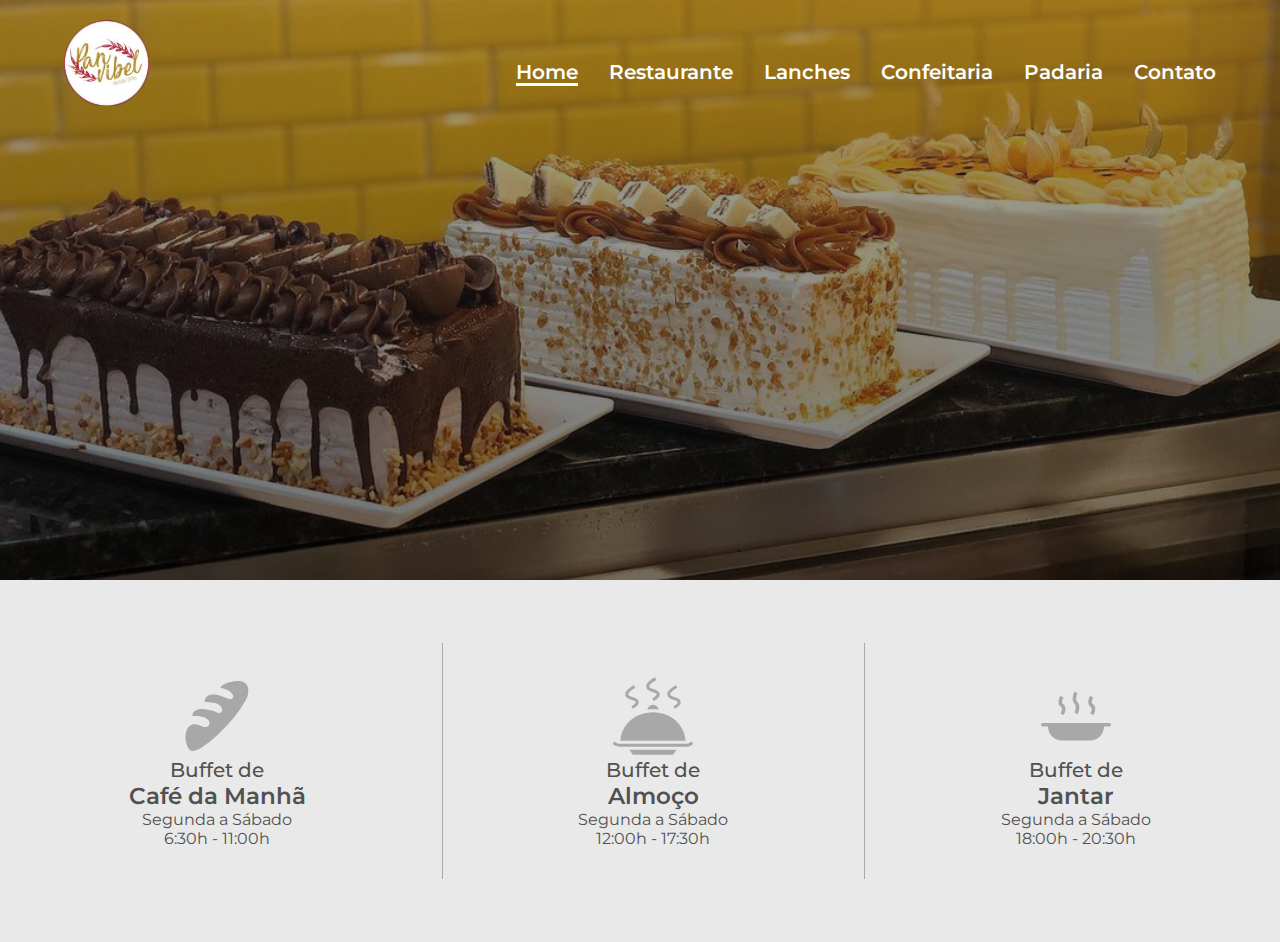
==== index.html @ 907b9020 "Seção Buffet Info" ====
<!DOCTYPE html>
<html lang="pt-br">

<head>
    <meta charset="UTF-8">
    <meta name="viewport" content="width=device-width, initial-scale=1.0">
    <title>Pan Vibel</title>
    <link rel="stylesheet" href="style.css">
    <link rel="shortcut icon" href="imagens/logo-img.svg" type="image/x-icon">
</head>

<body>

    <header>
        <div class="container">
            <div class="logo">
                <img src="imagens/logo-img.svg" alt="Logo Pan Vibel">
            </div>
            <nav>
                <li class="li-home"><a class="selected" href="">Home</a></li>
                <li class="li-home"><a href="">Restaurante</a></li>
                <li class="li-home"><a href="">Lanches</a></li>
                <li class="li-home"><a href="paginas/confeitaria.html">Confeitaria</a></li>
                <li class="li-home"><a href="">Padaria</a></li>
                <li class="li-home"><a href="">Contato</a></li>
            </nav>
        </div>
    </header>

    <div class="slider">
        <div class="slide-img"></div>
        <div class="fade"></div>
    </div>
    <div class="clear"></div>

    <main>
        
        <section class="buffet-info">
            <div class="buffet-info-single">
                <img src="imagens/cafe-da-manha-icon.svg" alt="Buffet de Café da Manhã">
                <span>Buffet de</span>
                <h1>Café da Manhã</h1>
                <p>Segunda a Sábado</p>
                <p>6:30h - 11:00h</p>
            </div>
            <div class="divisor"></div>
            <div class="buffet-info-single">
                <img src="imagens/almoco-icon.svg" alt="Buffet de Almoço">
                <span>Buffet de</span>
                <h1>Almoço</h1>
                <p>Segunda a Sábado</p>
                <p>12:00h - 17:30h</p>
            </div>
            <div class="divisor"></div>
            <div class="buffet-info-single">
                <img src="imagens/jantar-icon.svg" alt="Buffet de Jantar">
                <span>Buffet de</span>
                <h1>Jantar</h1>
                <p>Segunda a Sábado</p>
                <p>18:00h - 20:30h</p>
            </div>
        </section>

        
    </main>
    <!-- <footer>
        <div class="footer-elements">
            <div class="info">
                <div class="endereco">
                    <div class="elementos-wrapper">
                        <img src="../imagens/endereco-icon.svg" alt="Endereço">
                        <p>Rua Guanabara, 136 - Coqueiral, Recife - PE, 50790-000</p>
                    </div>
                    <a href="https://www.google.com/maps/place/Pan+Vibel/@-8.0896861,-34.9675622,17z/data=!3m1!4b1!4m6!3m5!1s0x7ab1c3c652cc8bf:0x54402642f30afa6d!8m2!3d-8.0896861!4d-34.9649873!16s%2Fg%2F11bzwnrrnb?entry=ttu" target="_blank">Abrir no Google Maps</a>
                </div>
                <div class="telefone">
                    <div class="elementos-wrapper">
                        <img src="../imagens/telefone-icon.svg" alt="Telefone">
                        <p>(81) 99273-3670</p>
                    </div>
                </div>
                <div class="email">
                    <div class="elementos-wrapper">
                        <img src="../imagens/email-icon.svg" alt="E-mail">
                        <p>adm.padarias@gmail.com</p>
                    </div>
                </div>
            </div>
            <img class="logo" src="../imagens/logo-img.svg" alt="Logo Pan Vibel">
            <div class="links">
                <div class="sitemap">
                    <nav>
                        <ul>
                            <li class="li-home"><a href="">Home</a></li>
                            <li class="li-home"><a href="">Lanches</a></li>
                            <li class="li-home"><a href="">Padaria</a></li>
                        </ul>
                        <ul>
                            <li class="li-home"><a href="">Restaurante</a></li>
                            <li class="li-home"><a href="paginas/confeitaria.html">Confeitaria</a></li>
                            <li class="li-home"><a href="">Contato</a></li>
                        </ul>
                    </nav>
                </div>
                <div class="redes-sociais">
                    <a href="https://api.whatsapp.com/message/VFENI5D3UI7BP1?autoload=1&app_absent=0" target="_blank"><img src="../imagens/whatsapp-icon.svg" alt="Whatsapp"></a>
                    <a href="https://www.instagram.com/pan.vibel/" target="_blank"><img src="../imagens/instagram-icon.svg" alt="Instagram"></a>
                    <a href="https://www.ifood.com.br/delivery/recife-pe/pan-vibel-tejipio/889a6610-3b65-4484-afde-e3a00f4880a6?utm_medium=ReserveGoogle" target="_blank"><img src="../imagens/ifood-icon.svg" alt="Ifood"></a>
                </div>
            </div>
        </div>
        <p class="copyright">&copy; 2023 Pan Vibel Todos os direitos reservados</p>
    </footer> -->
</body>

</html>
---- style.css ----
@import url('https://fonts.googleapis.com/css2?family=Inter:wght@100;200;300;400;500;600;700;800;900&display=swap');

@import url('https://fonts.googleapis.com/css2?family=Montserrat:ital,wght@0,100;0,200;0,300;0,400;0,500;0,600;0,700;0,800;0,900;1,100;1,200;1,300;1,400;1,500;1,600;1,700;1,800;1,900&display=swap');

* {
    margin: 0;
    padding: 0;
    box-sizing: border-box;
}

.clear {
    clear: both;
}

body {
    font-family: 'Montserrat', sans-serif;
}

/* Cabeçalho */

header {
    width: 100%;
    height: 130px;
    background-color: transparent;
    display: flex;
    position: absolute;
    z-index: 999;
}

.container {
    width: 90%;
    margin: auto;
    display: flex;
    justify-content: space-between;
    flex-direction: row;
    padding: 10px 0;
}

header img {
    width: 85.25px;
    height: 85.25px;
}


nav {
    padding-top: 40px;
    display: flex;
    justify-content: space-between;
    width: 700px;
}

.li-home {
    list-style: none;
    font-size: 20px;
    font-weight: 600;
}

.li-home a {
    position: relative;
    text-decoration: none;
    color: #FFFFFF;
}

.li-home a:hover {
    color: #FFFFFF;
    transform: 0.5s ease-in-out;
}

.li-home a::after {
    content: " ";
    width: 0%;
    height: 3px;
    background-color: #FFFFFF;
    position: absolute;
    bottom: -2px;
    left: 0;
    transition: 0.5s ease-in-out;
}

.li-home a:hover::after {
    width: 100%;
}

.li-home a.selected::after {
    content: " ";
    width: 100%;
    height: 3px;
    background-color: #FFFFFF;
    position: absolute;
    bottom: -2px;
    left: 0;
    transition: 0.5s ease-in-out;
}

/* Slide */


.fade {
    position: absolute;
    top: 0;
    left: 0;
    width: 100%;
    height: 580px;
    background: rgb(60,60,60);
    background: linear-gradient(180deg, rgba(60,60,60,0.41228991596638653) 0%, rgba(0,0,0,0.5579481792717087) 100%);
}

.slide-img {
    width: 100%;
    height: 580px;
    background-image: url(imagens/slide-home-1.svg);
    background-position: center;
    background-repeat: no-repeat;
    background-size: cover;
}

/* Section Buffet Info */

section.buffet-info {
    width: 100%;
    display: flex;
    justify-content: space-between;
    align-items: center;
    background-color: #E9E9E9;
    padding: 0 10.07%;
}

.buffet-info-single {
    display: flex;
    flex-direction: column;
    justify-content: center;
    align-items: center;
    padding: 94px 0;
}

.buffet-info-single span {
    font-family: 'Montserrat', sans-serif;
    font-weight: 500;
    color: #515151;
    font-size: 125%;
}

.buffet-info-single h1 {
    font-family: 'Montserrat', sans-serif;
    font-weight: 600;
    color: #515151;
    font-size: 141.875%;
}

.buffet-info-single p {
    font-family: 'Montserrat', sans-serif;
    font-weight: 400;
    color: #515151;
    font-size: 100%;
}

.divisor {
    width: 1px;
    height: 236.04px;
    background-color: #A8A8A8;
}


/* Rodapé */

footer {
    width: 100%;
    background-color: #E9E9E9;
    padding: 94px 10.28%;
}

footer .footer-elements {
    display: flex;
    flex-direction: row;
    justify-content: space-between;
}

footer .info {
    display: flex;
    flex-direction: column;
    align-items: center;
    width: 20.68%;
}

footer .endereco {
    display: flex;
    flex-direction: column;
    padding-bottom: 26px;
    width: 100%;
}

footer .endereco a {
    padding-top: 10px;
    font-size: 100%;
    text-align: center;
}

footer .endereco a:visited {
    color: #DB471B;
}

footer .elementos-wrapper {
    display: flex;
    flex-direction: row;
    justify-content: space-between;
    align-items: center;
    gap: 10px;
}


footer .elementos-wrapper p {
    width: 252.52px;
    font-size: 100%;
}

footer .telefone {
    width: 100%;
    padding-bottom: 26px;
}

footer .email {
    width: 100%;
}

footer .logo {
    width: 11.40%;
    height: 11.40%;
}


footer .links {
    width: 242.23px;
    display: flex;
    flex-direction: column;
    justify-content: space-between;
    align-items: left;
}

footer .links nav {
    width: 242.23px;
    padding: 0;
    display: flex;
    flex-direction: row;
    justify-content: space-between;
}

footer .li-home {
    padding-bottom: 8px;
}


footer .li-home a {
    text-decoration: none;
    color: #000;
    font-weight: 300;
}

footer .li-home a:hover {
    color: #000;
}

footer .li-home a::after {
    display: none;
}

footer .redes-sociais {
    width: 208px;
    display: flex;
    flex-direction: row;
    justify-content: space-between;
}


footer .copyright {
    font-size: 75%;
    font-weight: 300;
    color: #000;
    text-align: center;
}
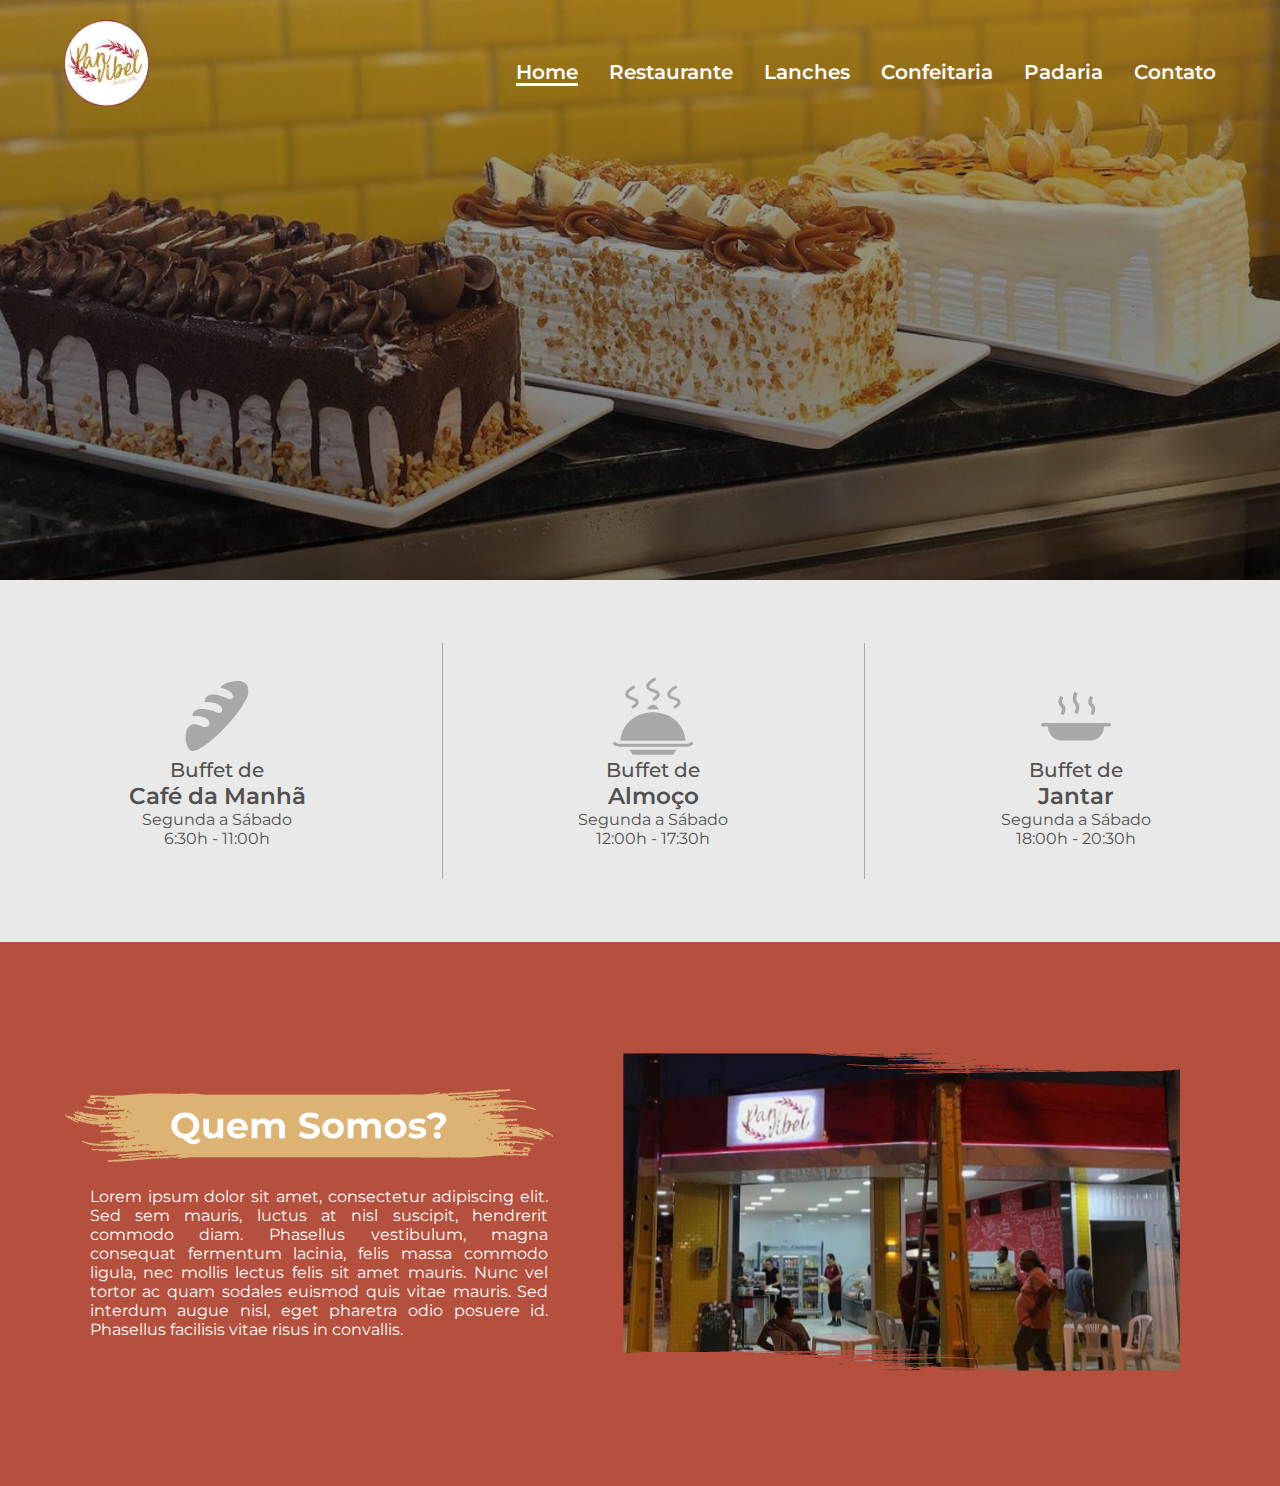
==== commit 21b6d6c3: "Seção Quem Somos" ====
--- a/index.html
+++ b/index.html
@@ -61,6 +61,30 @@
             </div>
         </section>
 
+        <section class="quem-somos">
+            <div class="container">
+                <div class="texto">
+                    <img class="quem-somos-titulo" src="imagens/quem-somos-titulo.svg" alt="Quem Somos">
+                    <p>Lorem ipsum dolor sit amet, consectetur adipiscing elit. Sed sem mauris, luctus at nisl suscipit, hendrerit commodo diam. Phasellus vestibulum, magna consequat fermentum lacinia, felis massa commodo ligula, nec mollis lectus felis sit amet mauris. Nunc vel tortor ac quam sodales euismod quis vitae mauris. Sed interdum augue nisl, eget pharetra odio posuere id. Phasellus facilisis vitae risus in convallis.</p>
+                </div>
+                <div class="img-wrapper">
+                    <img src="imagens/quem-somos-img.svg" alt="Fachada da Padaria Pan Vibel">
+                </div>
+            </div>
+        </section>
+<!-- 
+        <section class="delivery">
+            <div class="container">
+                <div class="img-wrapper">
+                    <img src="imagens/quem-somos-img.svg" alt="Delivery">
+                </div>
+                <div class="texto">
+                    <img class="delivery-titulo" src="imagens/quem-somos-titulo.svg" alt="Delivery">
+                    <p>Lorem ipsum dolor sit amet, consectetur adipiscing elit. Sed sem mauris, luctus at nisl suscipit, hendrerit commodo diam. Phasellus vestibulum, magna consequat fermentum lacinia, felis massa commodo ligula, nec mollis lectus felis sit amet mauris. Nunc vel tortor ac quam sodales euismod quis vitae mauris. Sed interdum augue nisl, eget pharetra odio posuere id. Phasellus facilisis vitae risus in convallis.</p>
+                </div>
+            </div>
+        </section> -->
+
         
     </main>
     <!-- <footer>
--- a/style.css
+++ b/style.css
@@ -160,6 +160,59 @@
     background-color: #A8A8A8;
 }
 
+/* Seção Quem Somos */
+
+.quem-somos {
+    width: 100%;
+    background-color: #B5503E;
+    display: flex;
+    justify-content: space-between;
+    align-items: center;
+}
+
+.quem-somos .container {
+    width: 90%;
+    padding: 100px 2%;
+    display: flex;
+    justify-content: space-around;
+    flex-direction: row;
+    align-items: center;
+}
+
+.quem-somos .texto {
+    width: 600px;
+    padding: 0 2% 0 0 ;
+}
+
+.quem-somos .texto .quem-somos-titulo {
+    position: relative;
+    left: -25px;
+    width: 100%;
+    height: auto;
+    text-align: left;
+    padding: 0;
+}
+
+.quem-somos .texto p {
+    width: 94%;
+    text-align: justify;
+    margin-top: 20px;
+    font-weight: 400;
+    font-size: 100%;
+    color: #FFFFFF;
+}
+
+.quem-somos .img-wrapper {
+    width: 700px;
+}
+
+.quem-somos img {
+    width: 100%;
+    padding: 0 0 0 2%;
+}
+
+/* Seção Delivery */
+
 
 /* Rodapé */
 
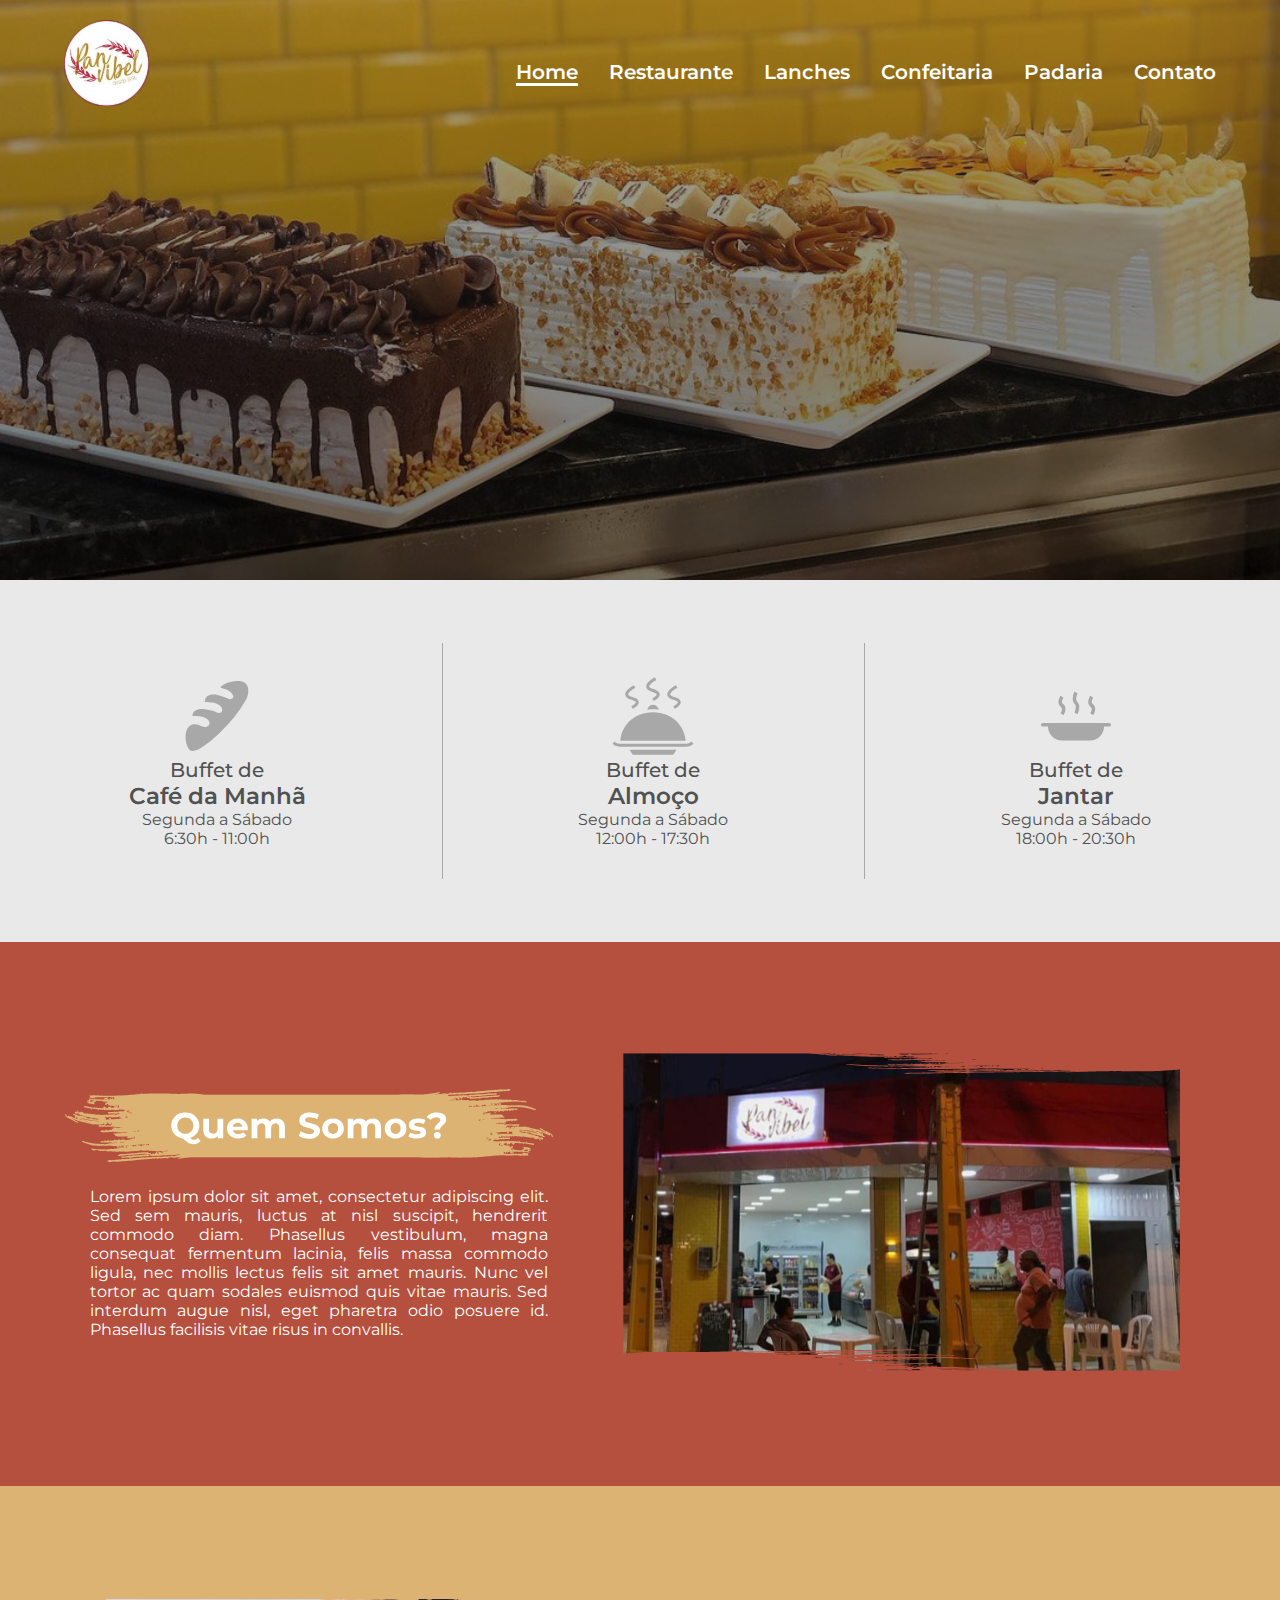
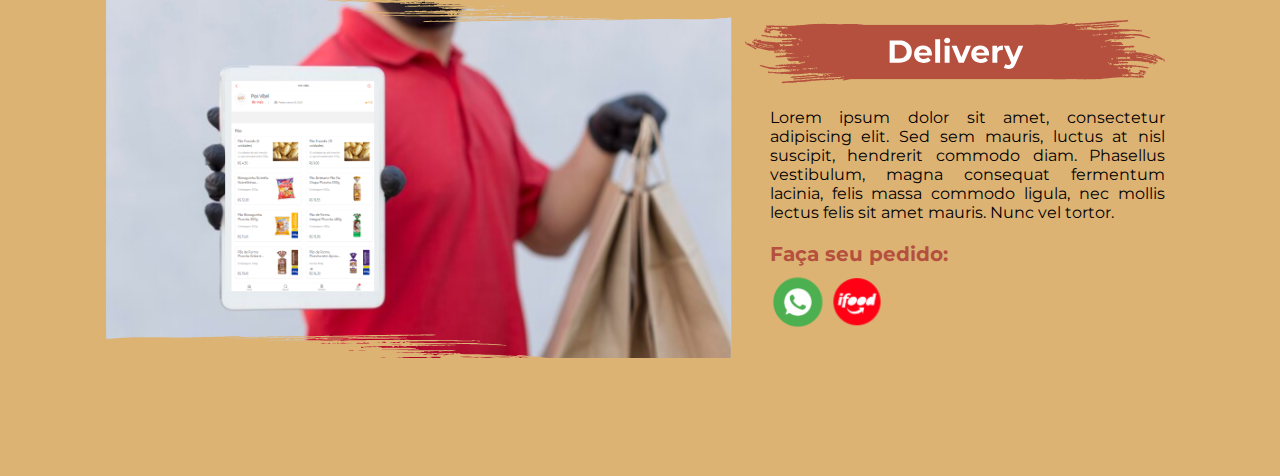
==== commit b2e9b687: "Seção Buffet" ====
--- a/index.html
+++ b/index.html
@@ -72,15 +72,34 @@
                 </div>
             </div>
         </section>
-<!-- 
+
         <section class="delivery">
             <div class="container">
                 <div class="img-wrapper">
-                    <img src="imagens/quem-somos-img.svg" alt="Delivery">
+                    <img src="imagens/delivery-img.svg" alt="Delivery">
                 </div>
                 <div class="texto">
-                    <img class="delivery-titulo" src="imagens/quem-somos-titulo.svg" alt="Delivery">
+                    <img class="delivery-titulo" src="imagens/delivery-titulo.svg" alt="Delivery">
+                    <p>Lorem ipsum dolor sit amet, consectetur adipiscing elit. Sed sem mauris, luctus at nisl suscipit, hendrerit commodo diam. Phasellus vestibulum, magna consequat fermentum lacinia, felis massa commodo ligula, nec mollis lectus felis sit amet mauris. Nunc vel tortor.</p>
+                    <div class="delivery-pedido">
+                        <p>Faça seu pedido:</p>
+                        <div class="delivery-links">
+                            <a href="https://api.whatsapp.com/message/VFENI5D3UI7BP1?autoload=1&app_absent=0" target="_blank"><img src="imagens/delivery-whatsapp-icon.svg" alt="Whatsapp"></a>
+                            <a href="https://www.ifood.com.br/delivery/recife-pe/pan-vibel-tejipio/889a6610-3b65-4484-afde-e3a00f4880a6?utm_medium=ReserveGoogle" target="_blank"><img src="imagens/delivery-ifood-icon.svg" alt="Ifood"></a>
+                        </div>
+                    </div>
+                </div>
+            </div>
+        </section>
+
+        <!-- <section class="buffet">
+            <div class="container">
+                <div class="texto">
+                    <img class="buffet-titulo" src="imagens/quem-somos-titulo.svg" alt="Buffet">
                     <p>Lorem ipsum dolor sit amet, consectetur adipiscing elit. Sed sem mauris, luctus at nisl suscipit, hendrerit commodo diam. Phasellus vestibulum, magna consequat fermentum lacinia, felis massa commodo ligula, nec mollis lectus felis sit amet mauris. Nunc vel tortor ac quam sodales euismod quis vitae mauris. Sed interdum augue nisl, eget pharetra odio posuere id. Phasellus facilisis vitae risus in convallis.</p>
+                </div>
+                <div class="img-wrapper">
+                    <img src="imagens/quem-somos-img.svg" alt="Fachada da Padaria Pan Vibel">
                 </div>
             </div>
         </section> -->
--- a/style.css
+++ b/style.css
@@ -213,6 +213,70 @@
 
 /* Seção Delivery */
 
+.delivery {
+    width: 100%;
+    background-color: #DDB374;
+    display: flex;
+    justify-content: space-between;
+    align-items: center;
+}
+
+.delivery .container {
+    width: 90%;
+    padding: 100px 2%;
+    display: flex;
+    justify-content: space-around;
+    flex-direction: row;
+    align-items: center;
+}
+
+.delivery .img-wrapper {
+    width: 700px;
+}
+
+.delivery > img {
+    width: 100%;
+    padding: 0 2% 0 0;
+}
+
+.delivery .texto {
+    width: 600px;
+    padding: 0 0 0 2% ;
+}
+
+.delivery .texto .delivery-titulo {
+    position: relative;
+    left: -25px;
+    width: 100%;
+    height: auto;
+    text-align: left;
+    padding: 0;
+}
+
+.delivery .texto p {
+    width: 94%;
+    text-align: justify;
+    margin-top: 20px;
+    font-weight: 400;
+    font-size: 100%;
+    color: #000;
+}
+
+.delivery .texto .delivery-pedido p {
+    font-weight: 700;
+    font-size: 125%;
+    color: #B5503E;
+}
+
+.delivery-pedido .delivery-links {
+    width: 111.55px;
+    padding: 8px 0;
+    display: flex;
+    align-items: center;
+    justify-content: space-between;
+}
+
+
 
 /* Rodapé */
 
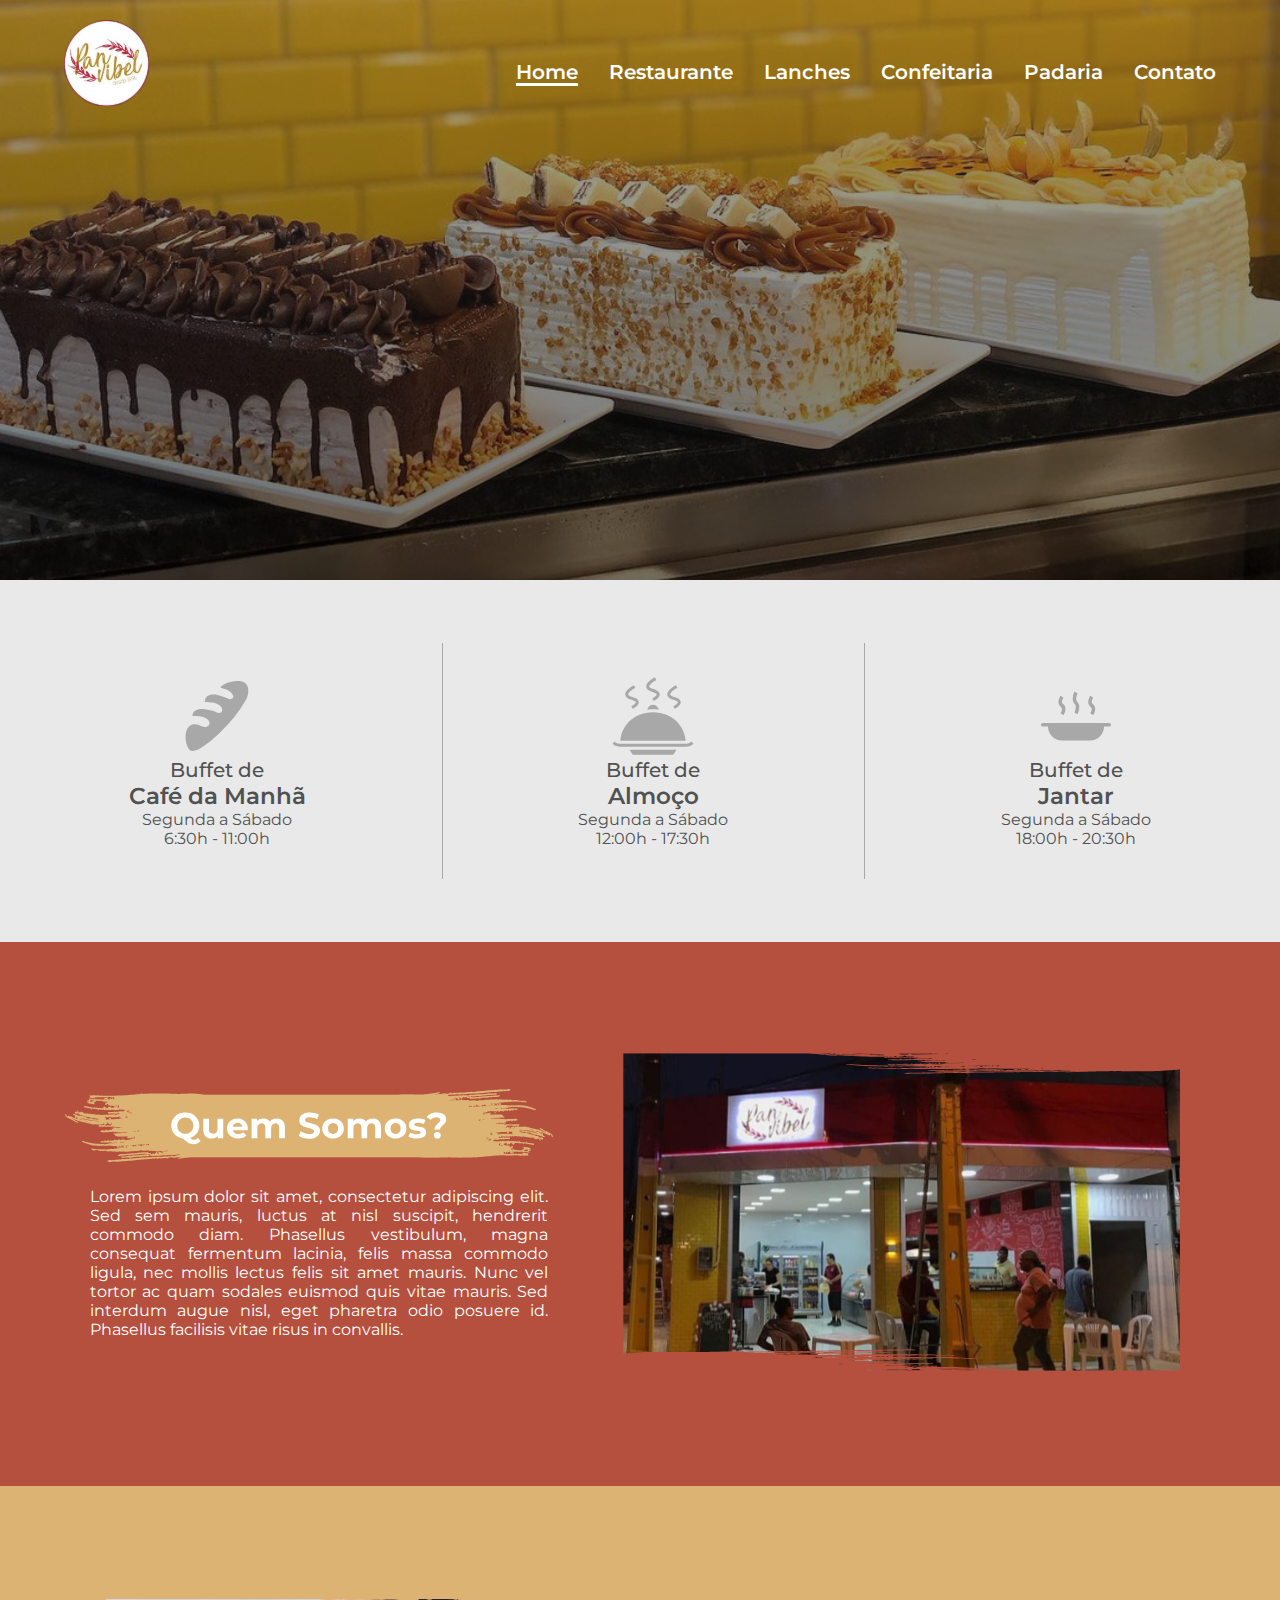
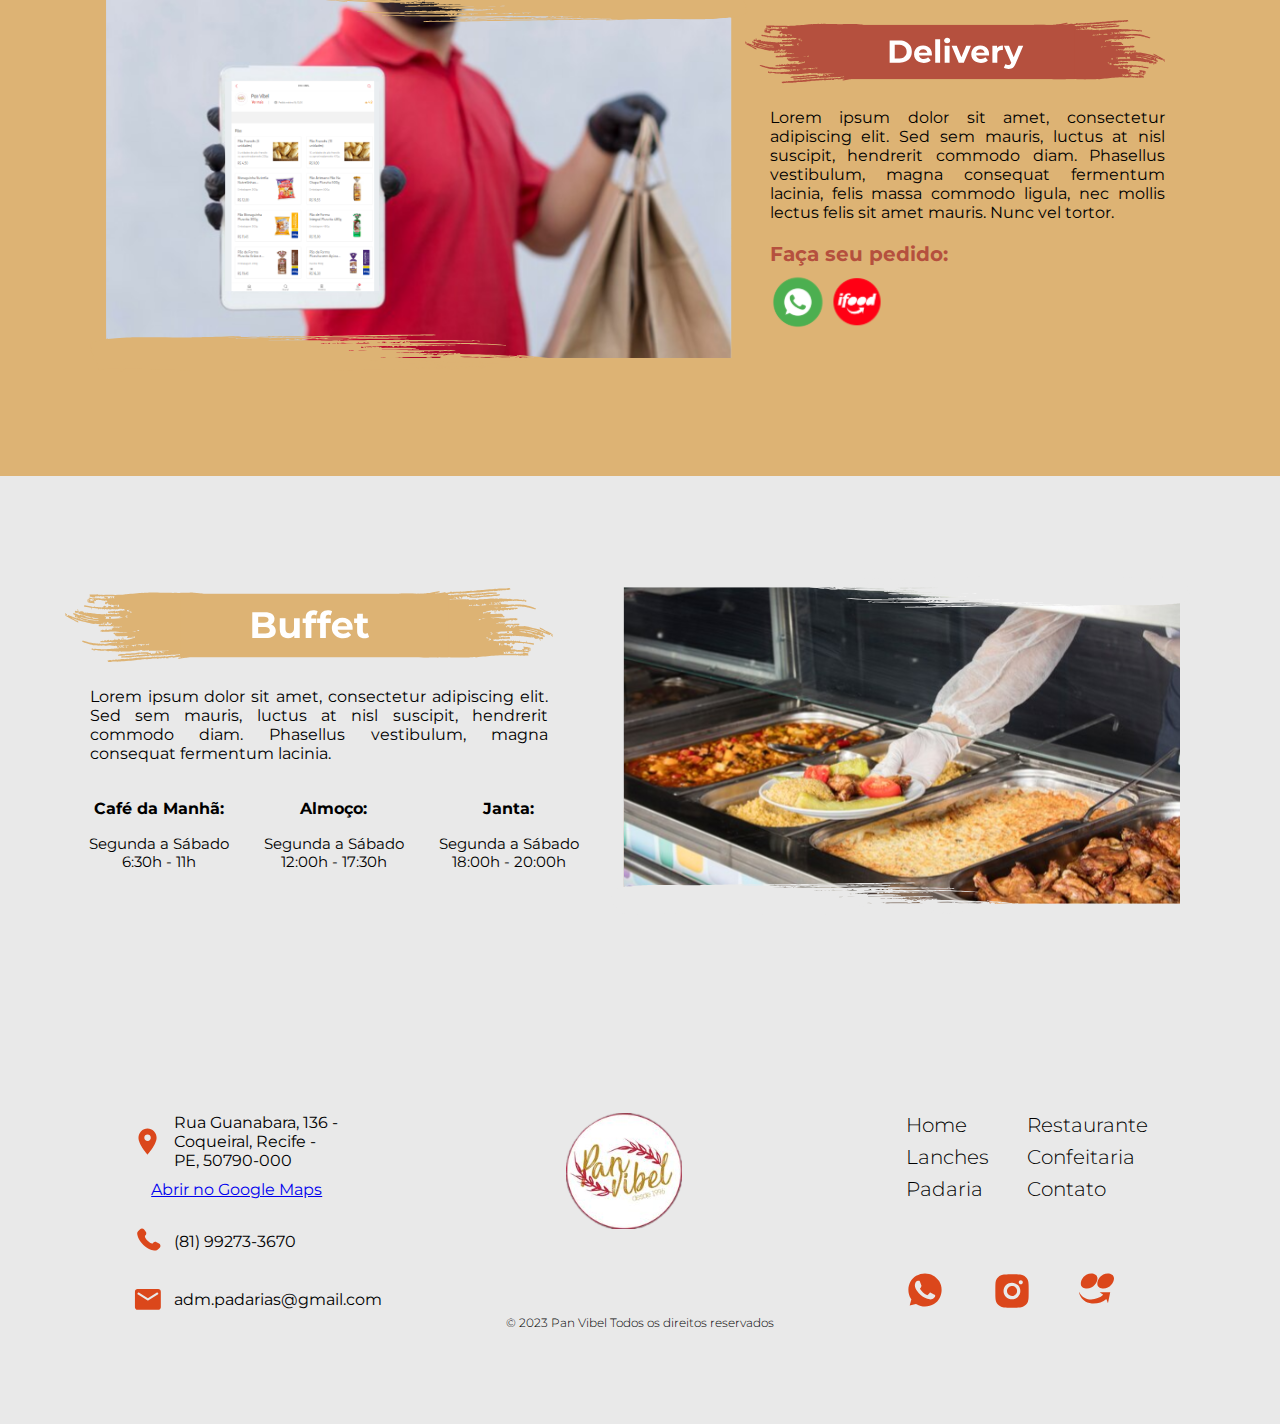
==== commit a899c86d: "Seção Buffet finalizada" ====
--- a/index.html
+++ b/index.html
@@ -34,7 +34,7 @@
     <div class="clear"></div>
 
     <main>
-        
+
         <section class="buffet-info">
             <div class="buffet-info-single">
                 <img src="imagens/cafe-da-manha-icon.svg" alt="Buffet de Café da Manhã">
@@ -65,7 +65,11 @@
             <div class="container">
                 <div class="texto">
                     <img class="quem-somos-titulo" src="imagens/quem-somos-titulo.svg" alt="Quem Somos">
-                    <p>Lorem ipsum dolor sit amet, consectetur adipiscing elit. Sed sem mauris, luctus at nisl suscipit, hendrerit commodo diam. Phasellus vestibulum, magna consequat fermentum lacinia, felis massa commodo ligula, nec mollis lectus felis sit amet mauris. Nunc vel tortor ac quam sodales euismod quis vitae mauris. Sed interdum augue nisl, eget pharetra odio posuere id. Phasellus facilisis vitae risus in convallis.</p>
+                    <p>Lorem ipsum dolor sit amet, consectetur adipiscing elit. Sed sem mauris, luctus at nisl suscipit,
+                        hendrerit commodo diam. Phasellus vestibulum, magna consequat fermentum lacinia, felis massa
+                        commodo ligula, nec mollis lectus felis sit amet mauris. Nunc vel tortor ac quam sodales euismod
+                        quis vitae mauris. Sed interdum augue nisl, eget pharetra odio posuere id. Phasellus facilisis
+                        vitae risus in convallis.</p>
                 </div>
                 <div class="img-wrapper">
                     <img src="imagens/quem-somos-img.svg" alt="Fachada da Padaria Pan Vibel">
@@ -80,33 +84,55 @@
                 </div>
                 <div class="texto">
                     <img class="delivery-titulo" src="imagens/delivery-titulo.svg" alt="Delivery">
-                    <p>Lorem ipsum dolor sit amet, consectetur adipiscing elit. Sed sem mauris, luctus at nisl suscipit, hendrerit commodo diam. Phasellus vestibulum, magna consequat fermentum lacinia, felis massa commodo ligula, nec mollis lectus felis sit amet mauris. Nunc vel tortor.</p>
+                    <p>Lorem ipsum dolor sit amet, consectetur adipiscing elit. Sed sem mauris, luctus at nisl suscipit,
+                        hendrerit commodo diam. Phasellus vestibulum, magna consequat fermentum lacinia, felis massa
+                        commodo ligula, nec mollis lectus felis sit amet mauris. Nunc vel tortor.</p>
                     <div class="delivery-pedido">
                         <p>Faça seu pedido:</p>
                         <div class="delivery-links">
-                            <a href="https://api.whatsapp.com/message/VFENI5D3UI7BP1?autoload=1&app_absent=0" target="_blank"><img src="imagens/delivery-whatsapp-icon.svg" alt="Whatsapp"></a>
-                            <a href="https://www.ifood.com.br/delivery/recife-pe/pan-vibel-tejipio/889a6610-3b65-4484-afde-e3a00f4880a6?utm_medium=ReserveGoogle" target="_blank"><img src="imagens/delivery-ifood-icon.svg" alt="Ifood"></a>
+                            <a href="https://api.whatsapp.com/message/VFENI5D3UI7BP1?autoload=1&app_absent=0"
+                                target="_blank"><img src="imagens/delivery-whatsapp-icon.svg" alt="Whatsapp"></a>
+                            <a href="https://www.ifood.com.br/delivery/recife-pe/pan-vibel-tejipio/889a6610-3b65-4484-afde-e3a00f4880a6?utm_medium=ReserveGoogle"
+                                target="_blank"><img src="imagens/delivery-ifood-icon.svg" alt="Ifood"></a>
                         </div>
                     </div>
                 </div>
             </div>
         </section>
 
-        <!-- <section class="buffet">
+        <section class="buffet">
             <div class="container">
                 <div class="texto">
-                    <img class="buffet-titulo" src="imagens/quem-somos-titulo.svg" alt="Buffet">
-                    <p>Lorem ipsum dolor sit amet, consectetur adipiscing elit. Sed sem mauris, luctus at nisl suscipit, hendrerit commodo diam. Phasellus vestibulum, magna consequat fermentum lacinia, felis massa commodo ligula, nec mollis lectus felis sit amet mauris. Nunc vel tortor ac quam sodales euismod quis vitae mauris. Sed interdum augue nisl, eget pharetra odio posuere id. Phasellus facilisis vitae risus in convallis.</p>
+                    <img class="buffet-titulo" src="imagens/buffet-titulo.svg" alt="Buffet">
+                    <p>Lorem ipsum dolor sit amet, consectetur adipiscing elit. Sed sem mauris, luctus at nisl suscipit,
+                        hendrerit commodo diam. Phasellus vestibulum, magna consequat fermentum lacinia. </p>
+                    <div class="buffet-horario">
+                        <div class="horario">
+                            <h2>Café da Manhã:</h2>
+                            <p>Segunda a Sábado</p>
+                            <p>6:30h - 11h</p>
+                        </div>
+                        <div class="horario">
+                            <h2>Almoço:</h2>
+                            <p>Segunda a Sábado</p>
+                            <p>12:00h - 17:30h</p>
+                        </div>
+                        <div class="horario">
+                            <h2>Janta:</h2>
+                            <p>Segunda a Sábado</p>
+                            <p>18:00h - 20:00h</p>
+                        </div>
+                    </div>
                 </div>
                 <div class="img-wrapper">
-                    <img src="imagens/quem-somos-img.svg" alt="Fachada da Padaria Pan Vibel">
+                    <img src="imagens/buffet-img.svg" alt="Comidas do Buffet">
                 </div>
             </div>
-        </section> -->
+        </section>
 
-        
+
     </main>
-    <!-- <footer>
+    <footer>
         <div class="footer-elements">
             <div class="info">
                 <div class="endereco">
@@ -153,7 +179,7 @@
             </div>
         </div>
         <p class="copyright">&copy; 2023 Pan Vibel Todos os direitos reservados</p>
-    </footer> -->
+    </footer>
 </body>
 
 </html>--- a/style.css
+++ b/style.css
@@ -276,6 +276,92 @@
     justify-content: space-between;
 }
 
+/* Seção Buffet */
+
+.buffet {
+    width: 100%;
+    background-color: #E9E9E9;
+    display: flex;
+    justify-content: space-between;
+    align-items: center;
+}
+
+.buffet .container {
+    width: 90%;
+    padding: 100px 2%;
+    display: flex;
+    justify-content: space-around;
+    flex-direction: row;
+    align-items: center;
+}
+
+.buffet .texto {
+    width: 600px;
+    padding: 0 2% 0 0 ;
+}
+
+.buffet .texto .buffet-titulo {
+    position: relative;
+    left: -25px;
+    width: 100%;
+    height: auto;
+    text-align: left;
+    padding: 0;
+}
+
+.buffet .texto p {
+    width: 94%;
+    text-align: justify;
+    margin-top: 20px;
+    font-weight: 400;
+    font-size: 100%;
+    color: #000;
+}
+
+.buffet-horario {
+    width: 100%;
+    height: 144px;
+    display: flex;
+    flex-direction: row;
+    justify-content: space-between;
+    align-items: center;
+}
+
+.buffet-horario .horario {
+    width: 138px;
+    padding: 37px 0;
+    display: flex;
+    flex-direction: column;
+    align-items: center;
+    align-content: center;
+}
+
+.buffet-horario .horario h2 {
+    font-size: 100%;
+    font-weight: 700;
+    text-align: center;
+}
+
+.buffet-horario .horario p:first-of-type {
+    padding-top: 17px;
+    width: 110%;
+}
+
+.buffet-horario .horario p {
+    font-size: 91.625%;
+    font-weight: 400;
+    text-align: center;
+    margin: 0;
+}
+
+.buffet .img-wrapper {
+    width: 700px;
+}
+
+.buffet img {
+    width: 100%;
+    padding: 0 0 0 2%;
+}
 
 
 /* Rodapé */
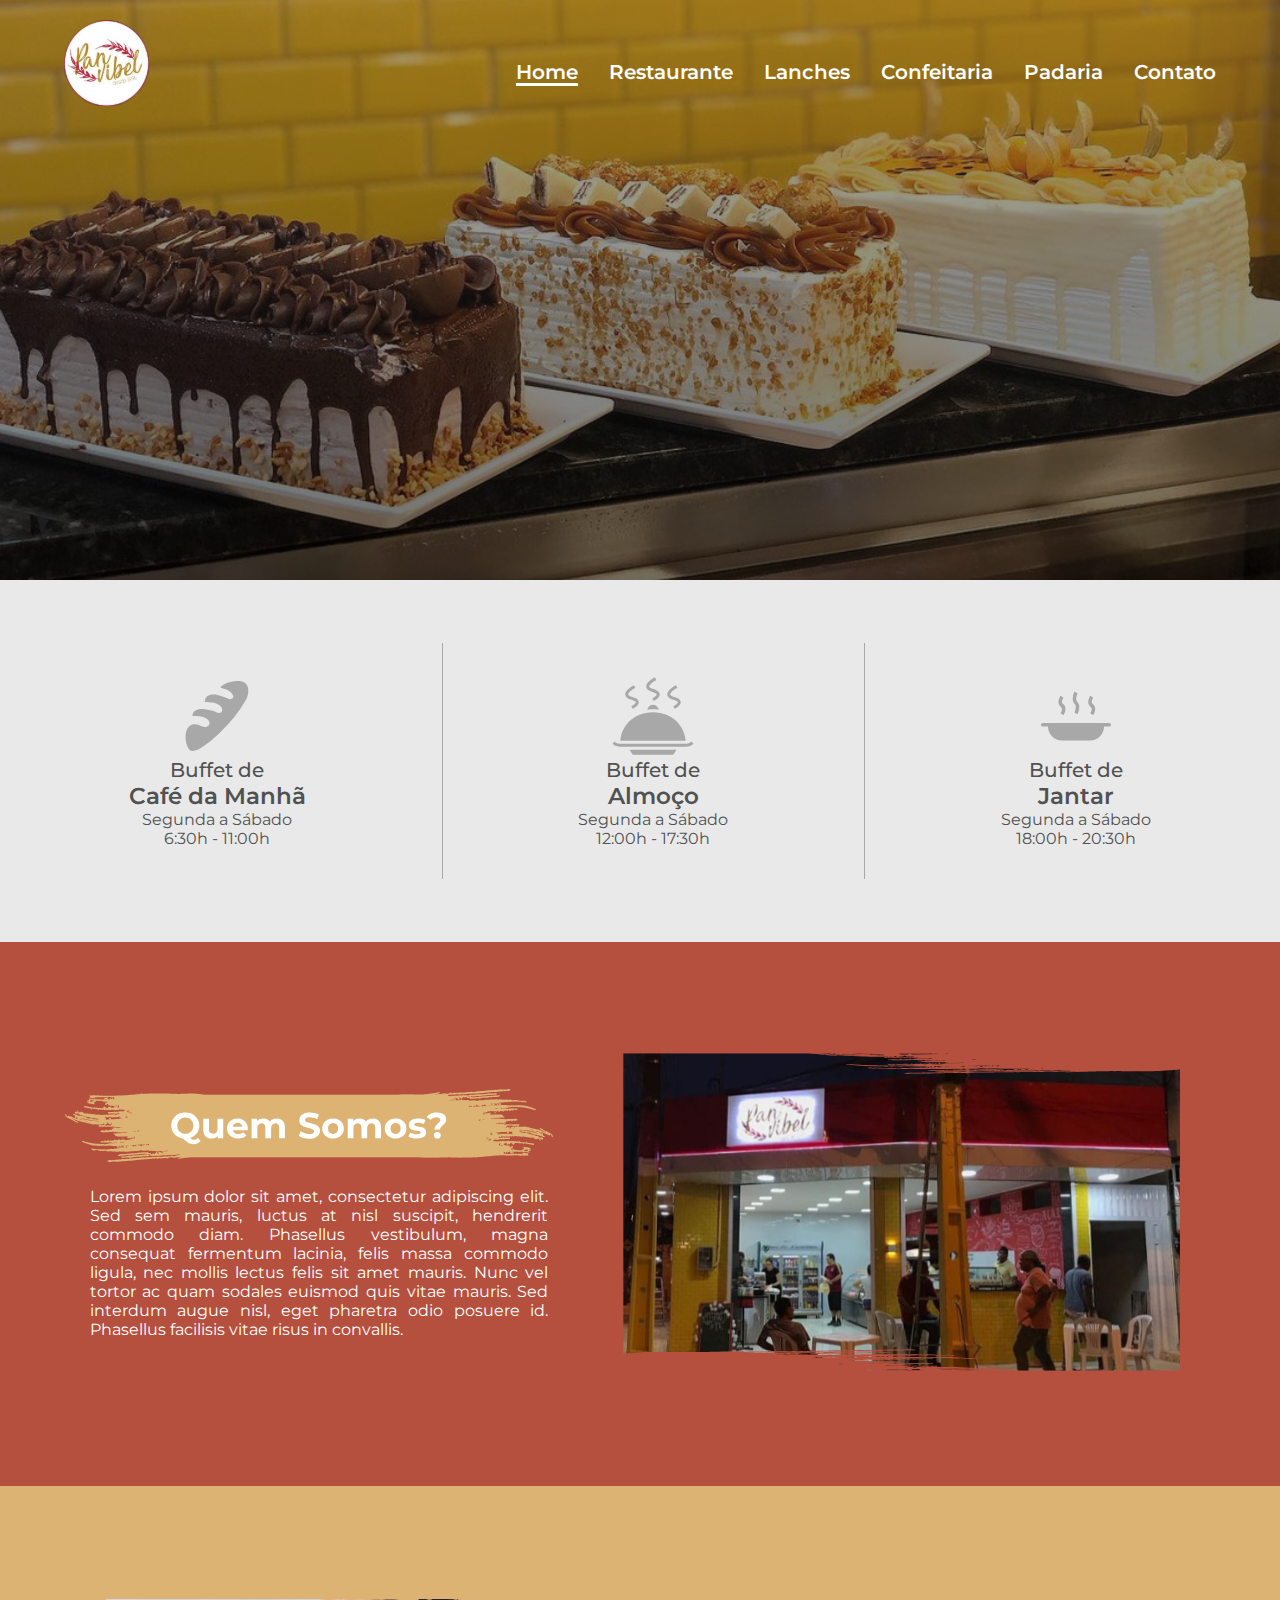
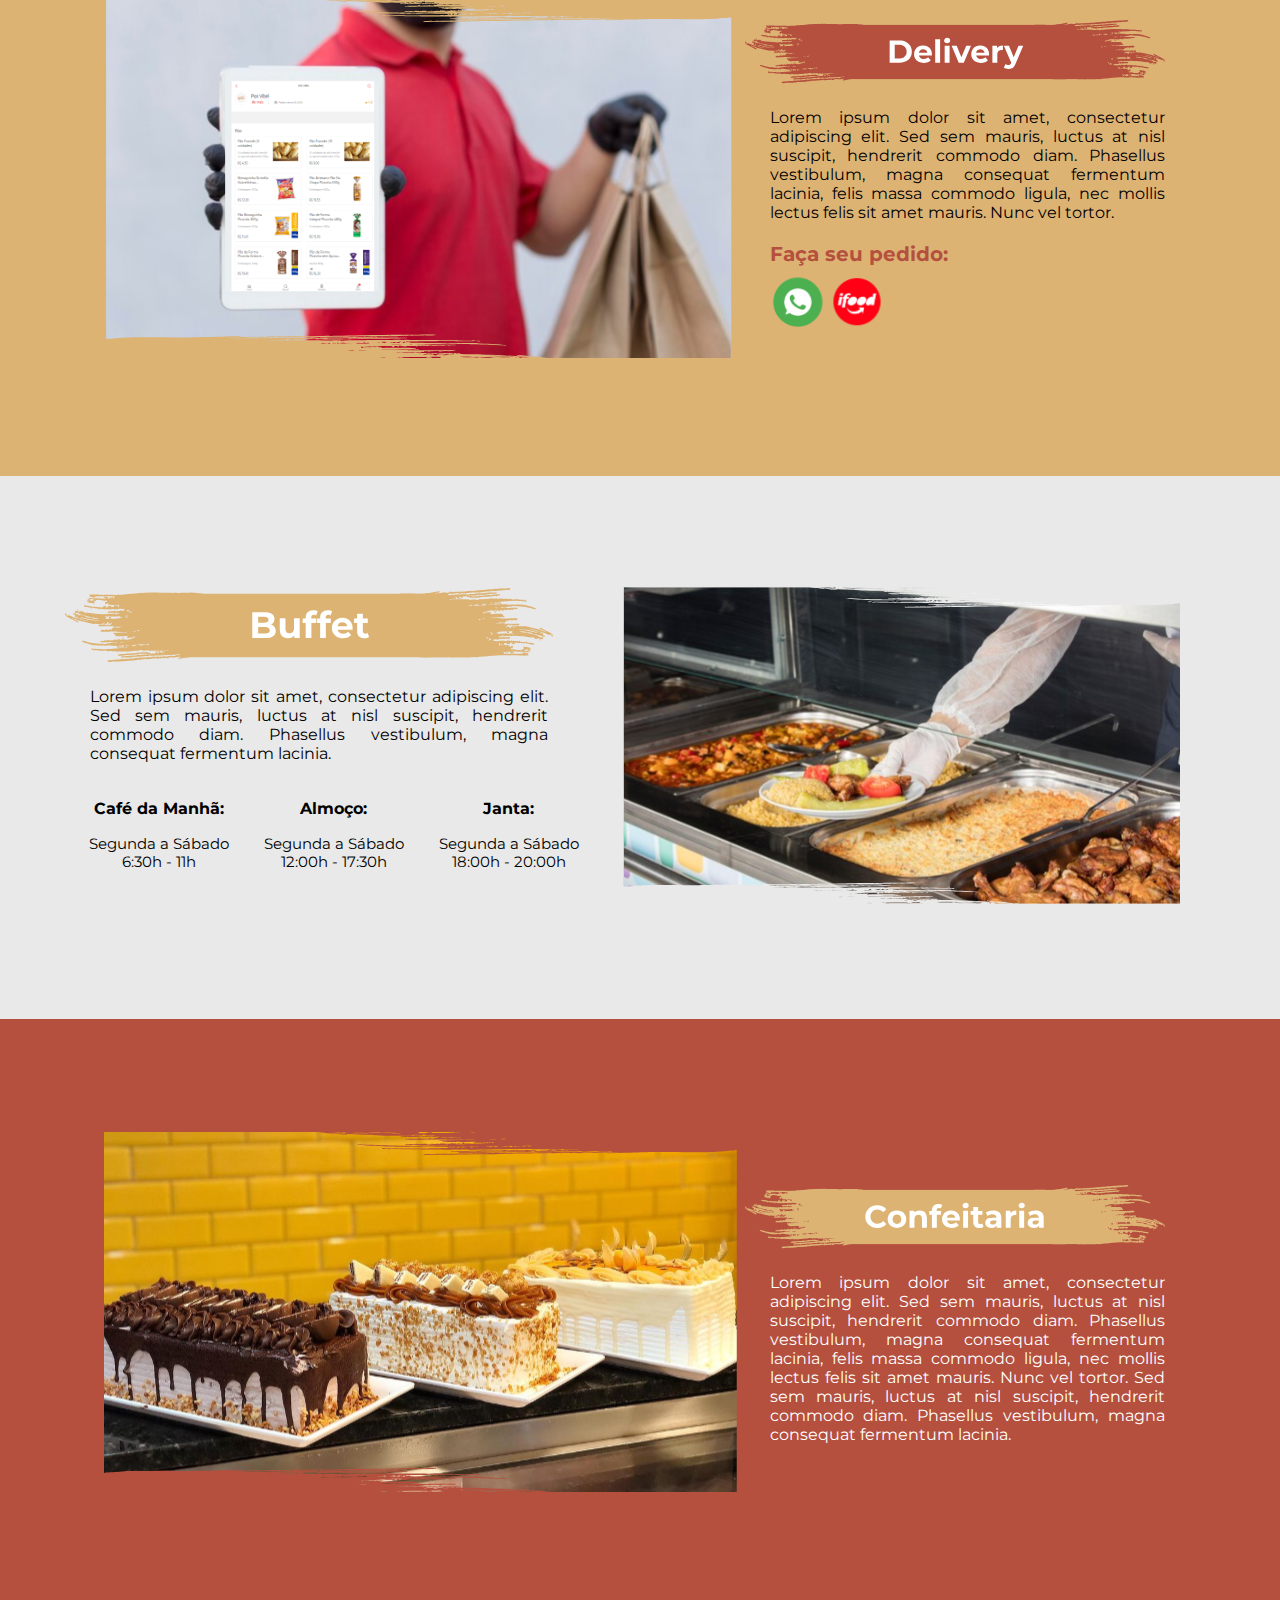
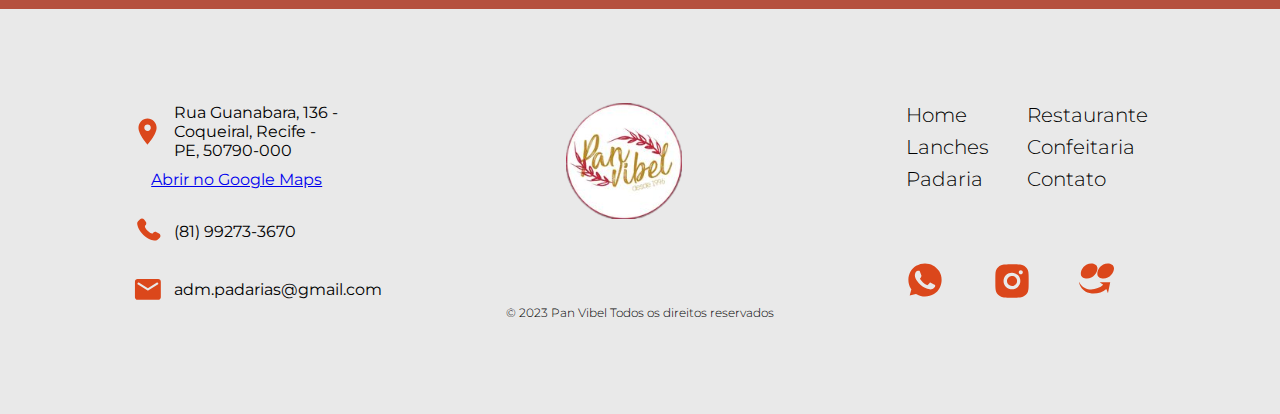
==== commit dfa56c2c: "Seção Confeitaria" ====
--- a/index.html
+++ b/index.html
@@ -130,6 +130,18 @@
             </div>
         </section>
 
+        <section class="confeitaria">
+            <div class="container">
+                <div class="img-wrapper">
+                    <img src="imagens/confeitaria-img.svg" alt="Bolos Confeitados">
+                </div>
+                <div class="texto">
+                    <img class="confeitaria-titulo" src="imagens/confeitaria-titulo.svg" alt="Confeitaria">
+                    <p>Lorem ipsum dolor sit amet, consectetur adipiscing elit. Sed sem mauris, luctus at nisl suscipit, hendrerit commodo diam. Phasellus vestibulum, magna consequat fermentum lacinia, felis massa commodo ligula, nec mollis lectus felis sit amet mauris. Nunc vel tortor. Sed sem mauris, luctus at nisl suscipit, hendrerit commodo diam. Phasellus vestibulum, magna consequat fermentum lacinia. </p>
+                </div>
+            </div>
+        </section>
+
 
     </main>
     <footer>
--- a/style.css
+++ b/style.css
@@ -363,6 +363,57 @@
     padding: 0 0 0 2%;
 }
 
+/* Seção Confeitaria */
+
+.confeitaria {
+    width: 100%;
+    background-color: #B5503E;
+    display: flex;
+    justify-content: space-between;
+    align-items: center;
+}
+
+.confeitaria .container {
+    width: 90%;
+    padding: 100px 2%;
+    display: flex;
+    justify-content: space-around;
+    flex-direction: row;
+    align-items: center;
+}
+
+.confeitaria .img-wrapper {
+    width: 700px;
+}
+
+.confeitaria > img {
+    width: 100%;
+    padding: 0 2% 0 0;
+}
+
+.confeitaria .texto {
+    width: 600px;
+    padding: 0 0 0 2% ;
+}
+
+.confeitaria .texto .confeitaria-titulo {
+    position: relative;
+    left: -25px;
+    width: 100%;
+    height: auto;
+    text-align: left;
+    padding: 0;
+}
+
+.confeitaria .texto p {
+    width: 94%;
+    text-align: justify;
+    margin-top: 20px;
+    font-weight: 400;
+    font-size: 100%;
+    color: #FFFFFF;
+}
+
 
 /* Rodapé */
 
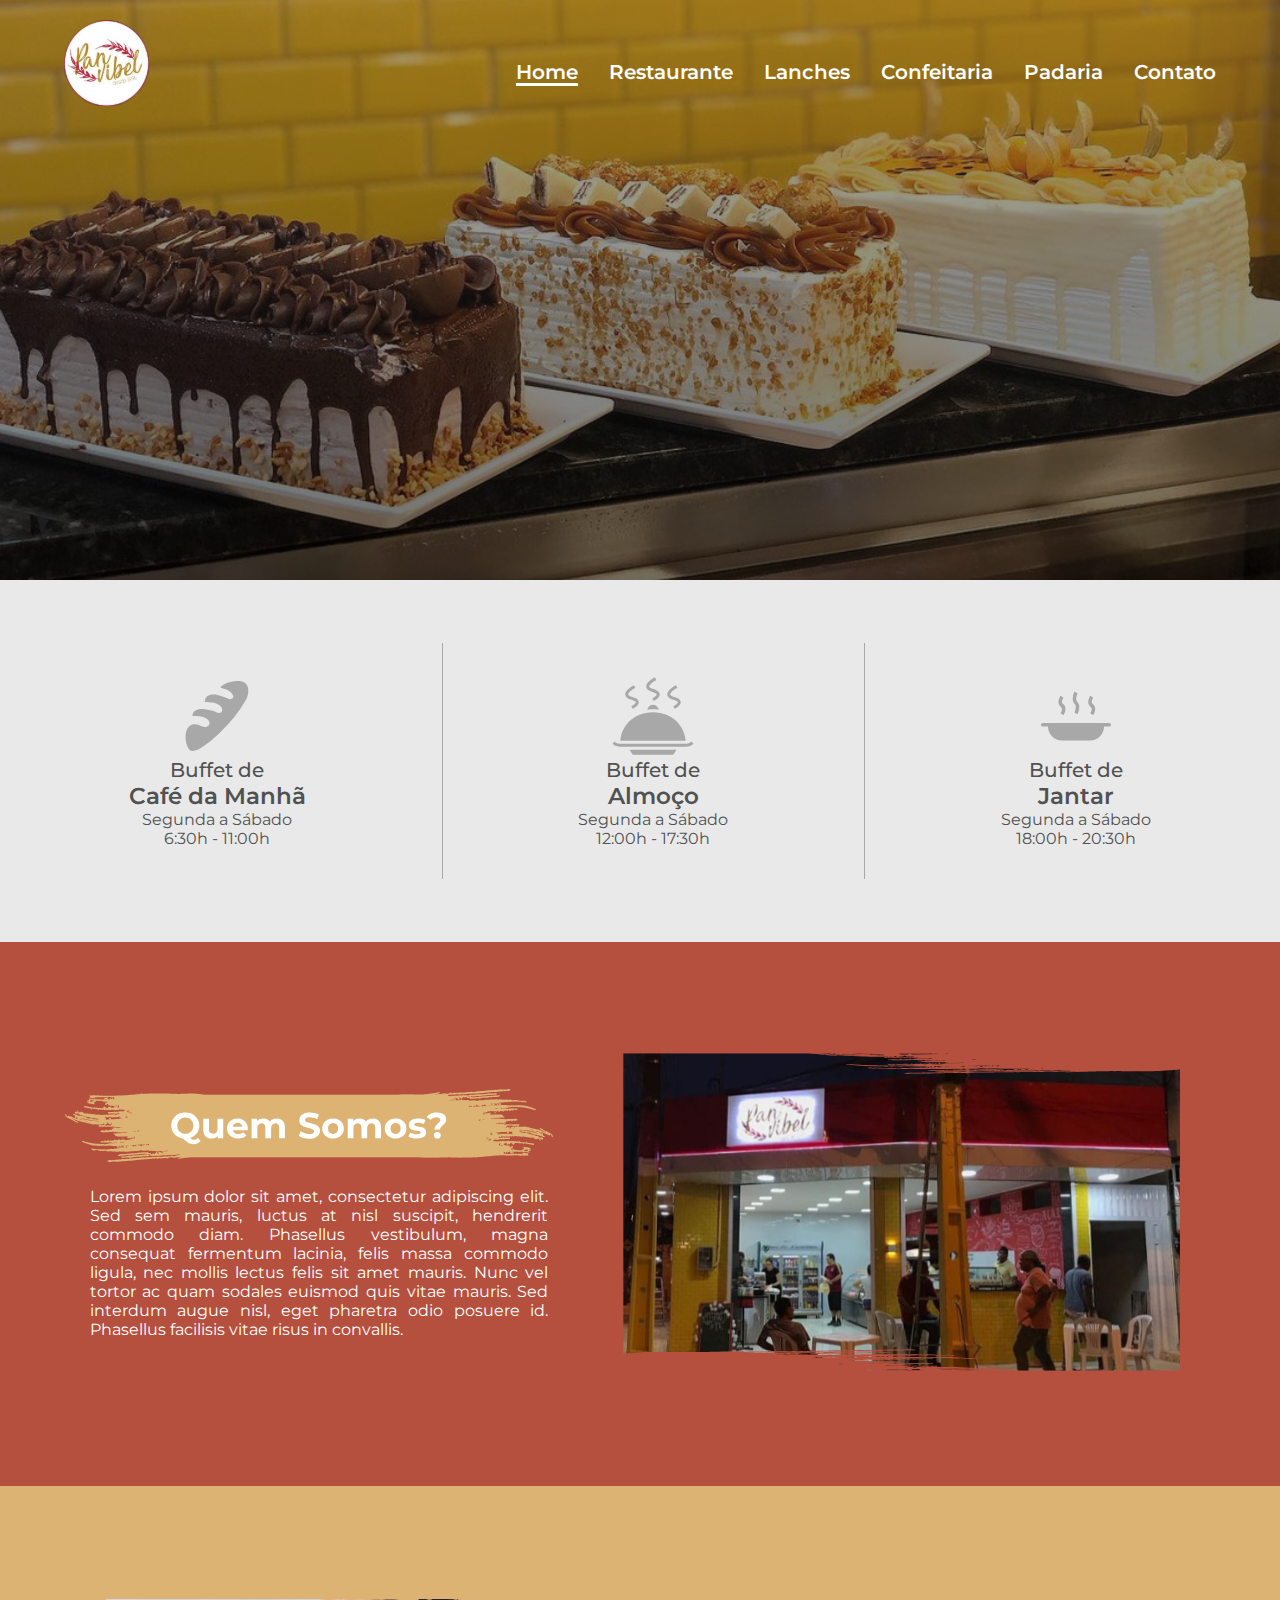
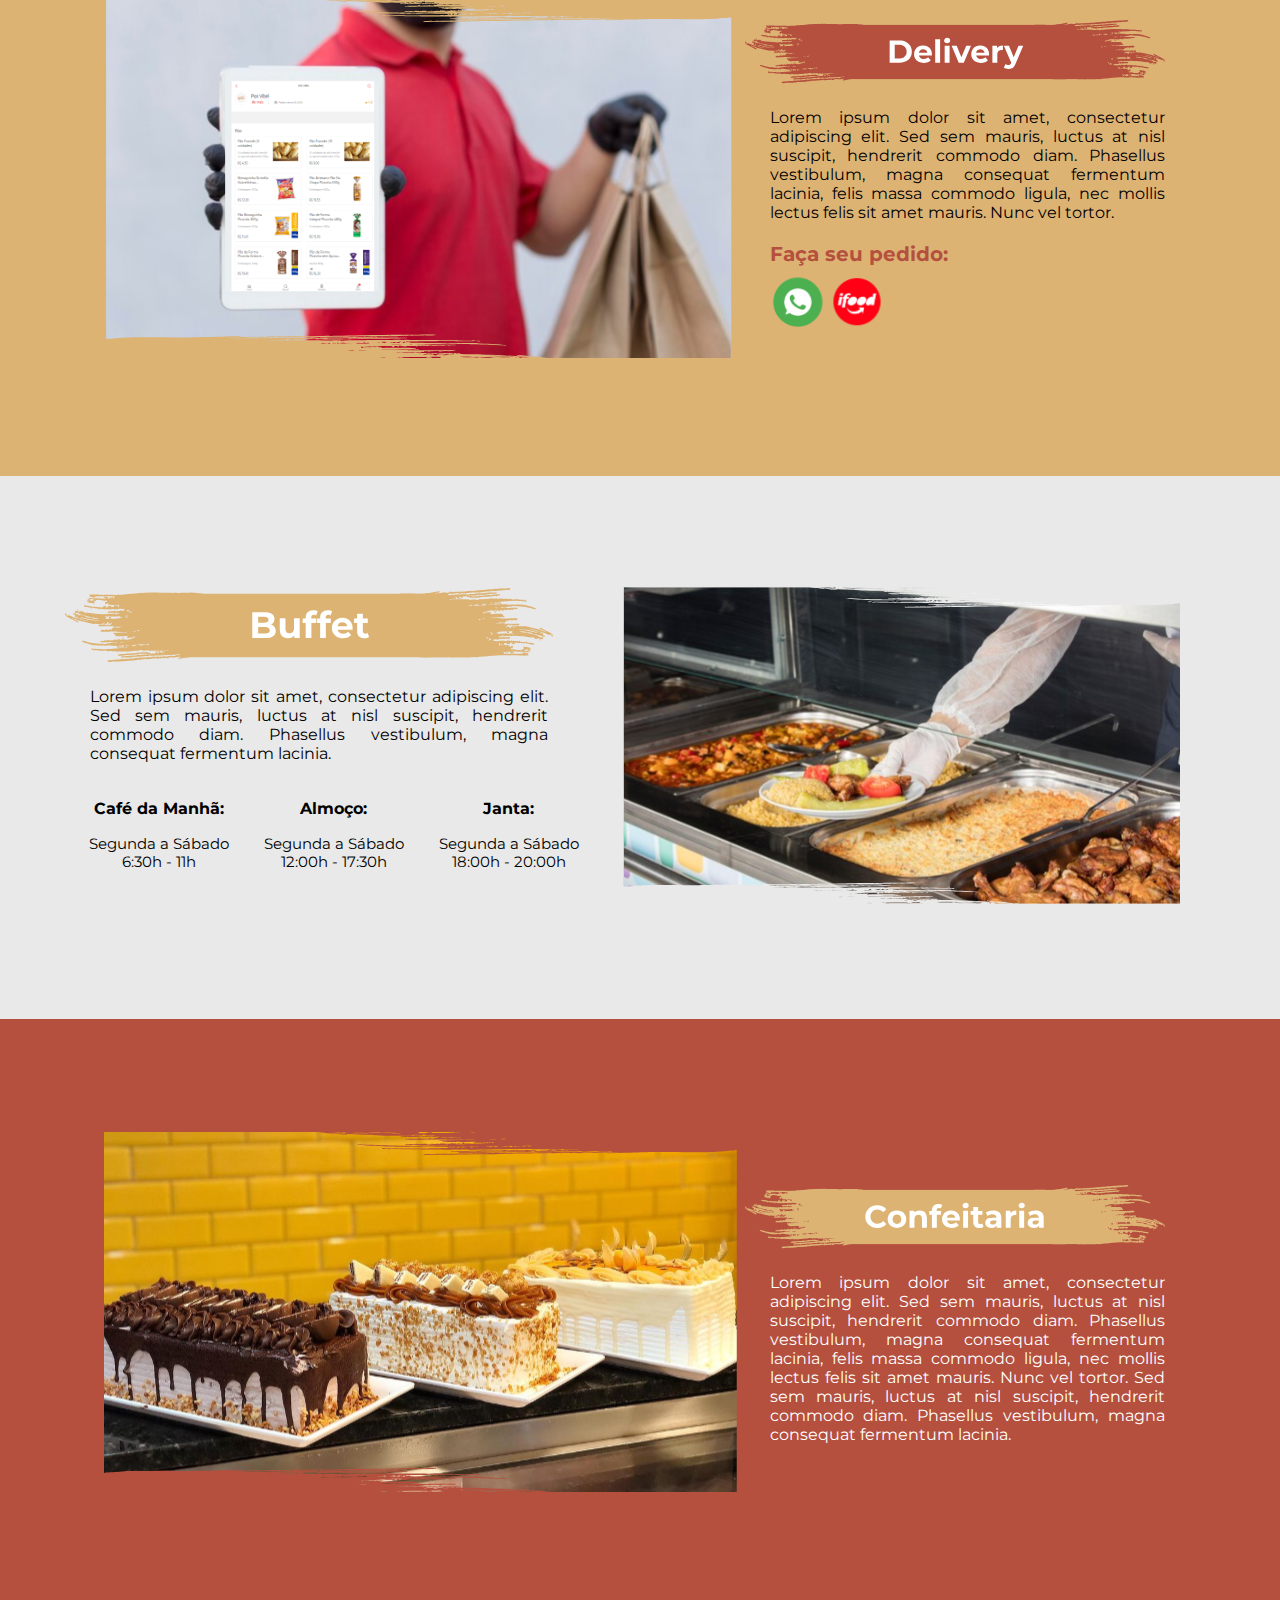
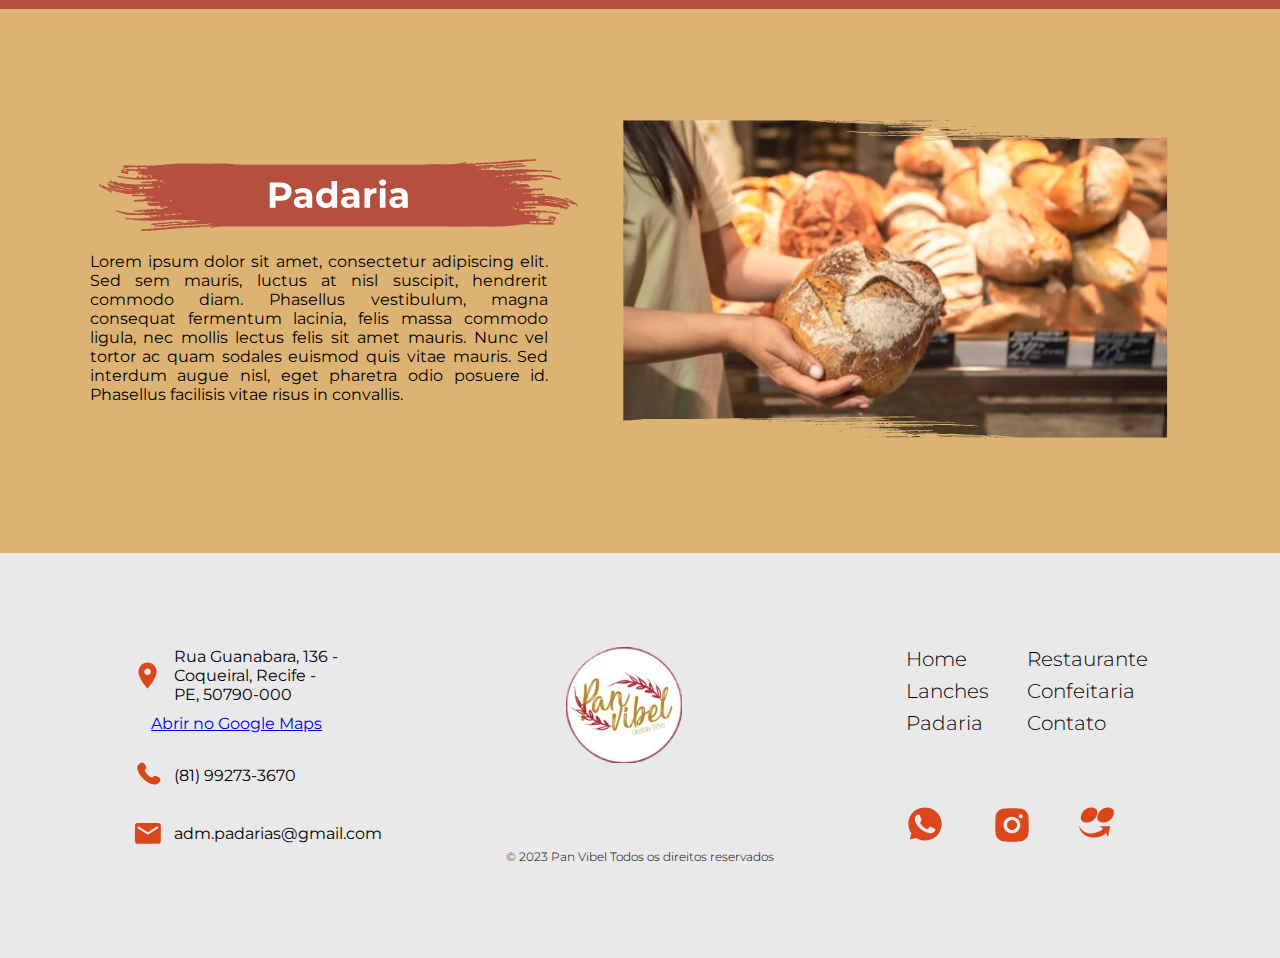
==== commit 87ee7262: "Juntando arquivos" ====
--- a/index.html
+++ b/index.html
@@ -18,11 +18,11 @@
             </div>
             <nav>
                 <li class="li-home"><a class="selected" href="">Home</a></li>
-                <li class="li-home"><a href="">Restaurante</a></li>
-                <li class="li-home"><a href="">Lanches</a></li>
-                <li class="li-home"><a href="paginas/confeitaria.html">Confeitaria</a></li>
-                <li class="li-home"><a href="">Padaria</a></li>
-                <li class="li-home"><a href="">Contato</a></li>
+                <li class="li-home"><a href="restaurante.html">Restaurante</a></li>
+                <li class="li-home"><a href="lanches.html">Lanches</a></li>
+                <li class="li-home"><a href="confeitaria.html">Confeitaria</a></li>
+                <li class="li-home"><a href="padaria.html">Padaria</a></li>
+                <li class="li-home"><a href="contato.html">Contato</a></li>
             </nav>
         </div>
     </header>
@@ -142,6 +142,18 @@
             </div>
         </section>
 
+        <section class="padaria">
+            <div class="container">
+                <div class="texto">
+                    <img class="padaria" src="imagens/padaria-titulo.svg" alt="Padaria">
+                    <p>Lorem ipsum dolor sit amet, consectetur adipiscing elit. Sed sem mauris, luctus at nisl suscipit, hendrerit commodo diam. Phasellus vestibulum, magna consequat fermentum lacinia, felis massa commodo ligula, nec mollis lectus felis sit amet mauris. Nunc vel tortor ac quam sodales euismod quis vitae mauris. Sed interdum augue nisl, eget pharetra odio posuere id. Phasellus facilisis vitae risus in convallis.</p>
+                </div>
+                <div class="img-wrapper">
+                    <img src="imagens/padaria-img.svg" alt="Imagem de pães diversos">
+                </div>
+            </div>
+        </section>
+
 
     </main>
     <footer>
@@ -172,14 +184,14 @@
                 <div class="sitemap">
                     <nav>
                         <ul>
-                            <li class="li-home"><a href="">Home</a></li>
-                            <li class="li-home"><a href="">Lanches</a></li>
-                            <li class="li-home"><a href="">Padaria</a></li>
+                            <li class="li-home"><a href="index.html">Home</a></li>
+                            <li class="li-home"><a href="lanches.html">Lanches</a></li>
+                            <li class="li-home"><a href="padaria.html">Padaria</a></li>
                         </ul>
                         <ul>
-                            <li class="li-home"><a href="">Restaurante</a></li>
-                            <li class="li-home"><a href="paginas/confeitaria.html">Confeitaria</a></li>
-                            <li class="li-home"><a href="">Contato</a></li>
+                            <li class="li-home"><a href="restaurante.html">Restaurante</a></li>
+                            <li class="li-home"><a href="confeitaria.html">Confeitaria</a></li>
+                            <li class="li-home"><a href="contato.html">Contato</a></li>
                         </ul>
                     </nav>
                 </div>
--- a/style.css
+++ b/style.css
@@ -414,6 +414,57 @@
     color: #FFFFFF;
 }
 
+/* Padaria */
+
+.padaria {
+    width: 100%;
+    background-color: #DDB374;
+    display: flex;
+    justify-content: space-between;
+    align-items: center;
+}
+
+.padaria .container {
+    width: 90%;
+    padding: 100px 2%;
+    display: flex;
+    justify-content: space-around;
+    flex-direction: row;
+    align-items: center;
+}
+
+.padaria .texto {
+    width: 600px;
+    padding: 0 2% 0 0 ;
+}
+
+.padaria .texto .padaria-titulo {
+    position: relative;
+    left: -25px;
+    width: 100%;
+    height: auto;
+    text-align: left;
+    padding: 0;
+}
+
+.padaria .texto p {
+    width: 94%;
+    text-align: justify;
+    margin-top: 20px;
+    font-weight: 400;
+    font-size: 100%;
+    color: #000;
+}
+
+.padaria .img-wrapper {
+    width: 700px;
+}
+
+.padaria img {
+    width: 100%;
+    padding: 0 0 0 2%;
+}
+
 
 /* Rodapé */
 
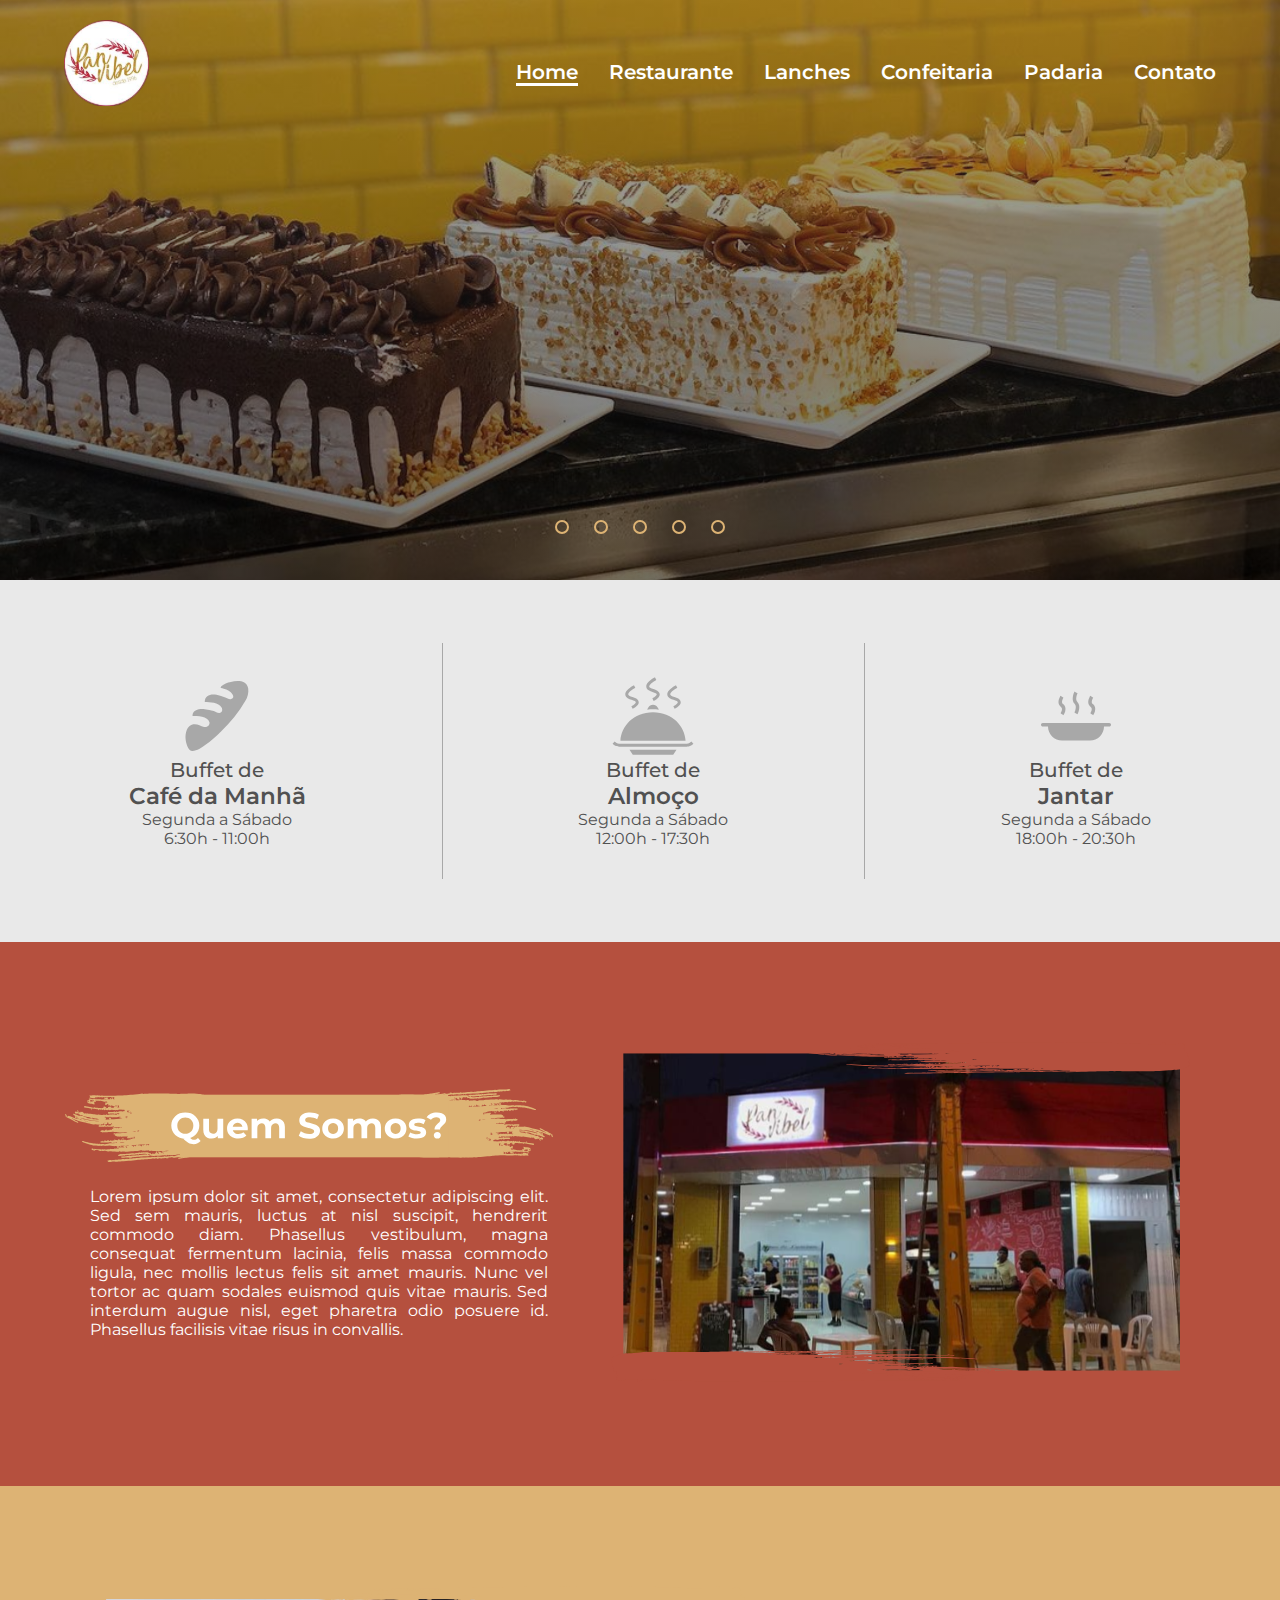
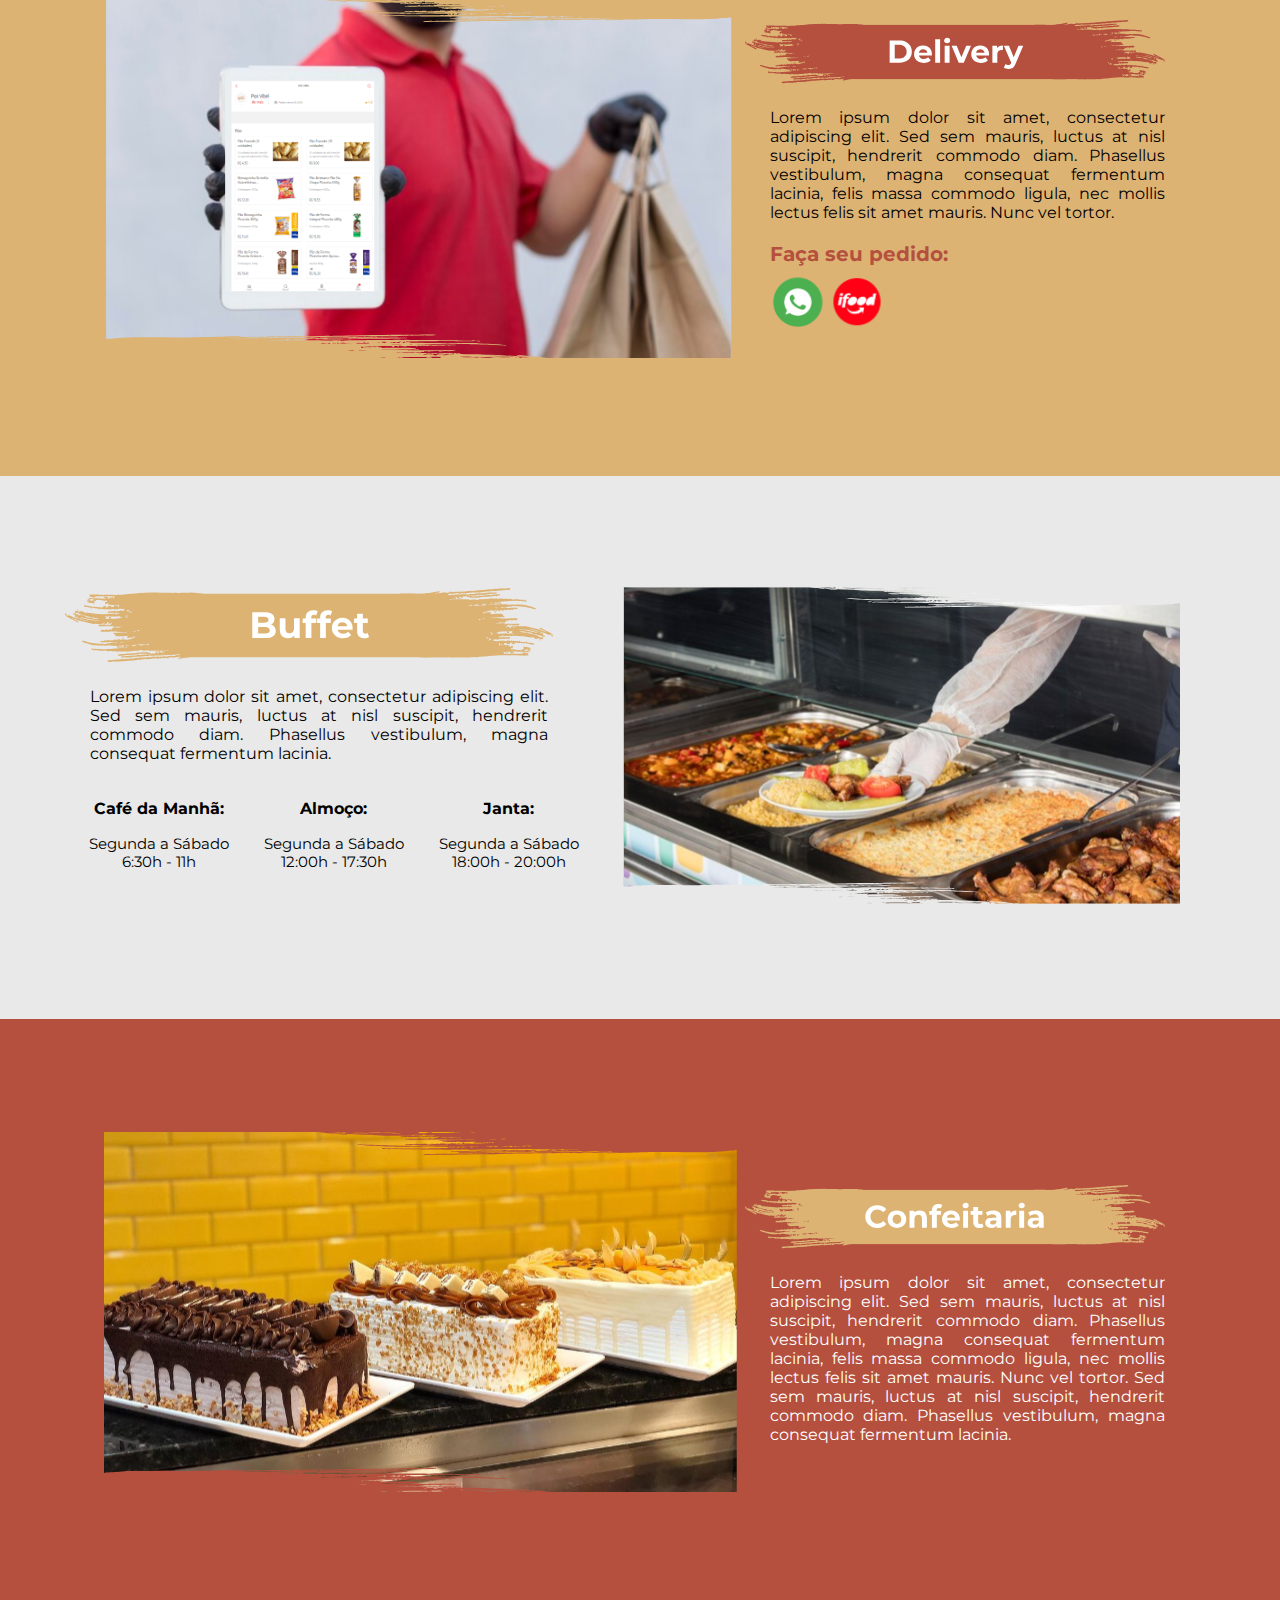
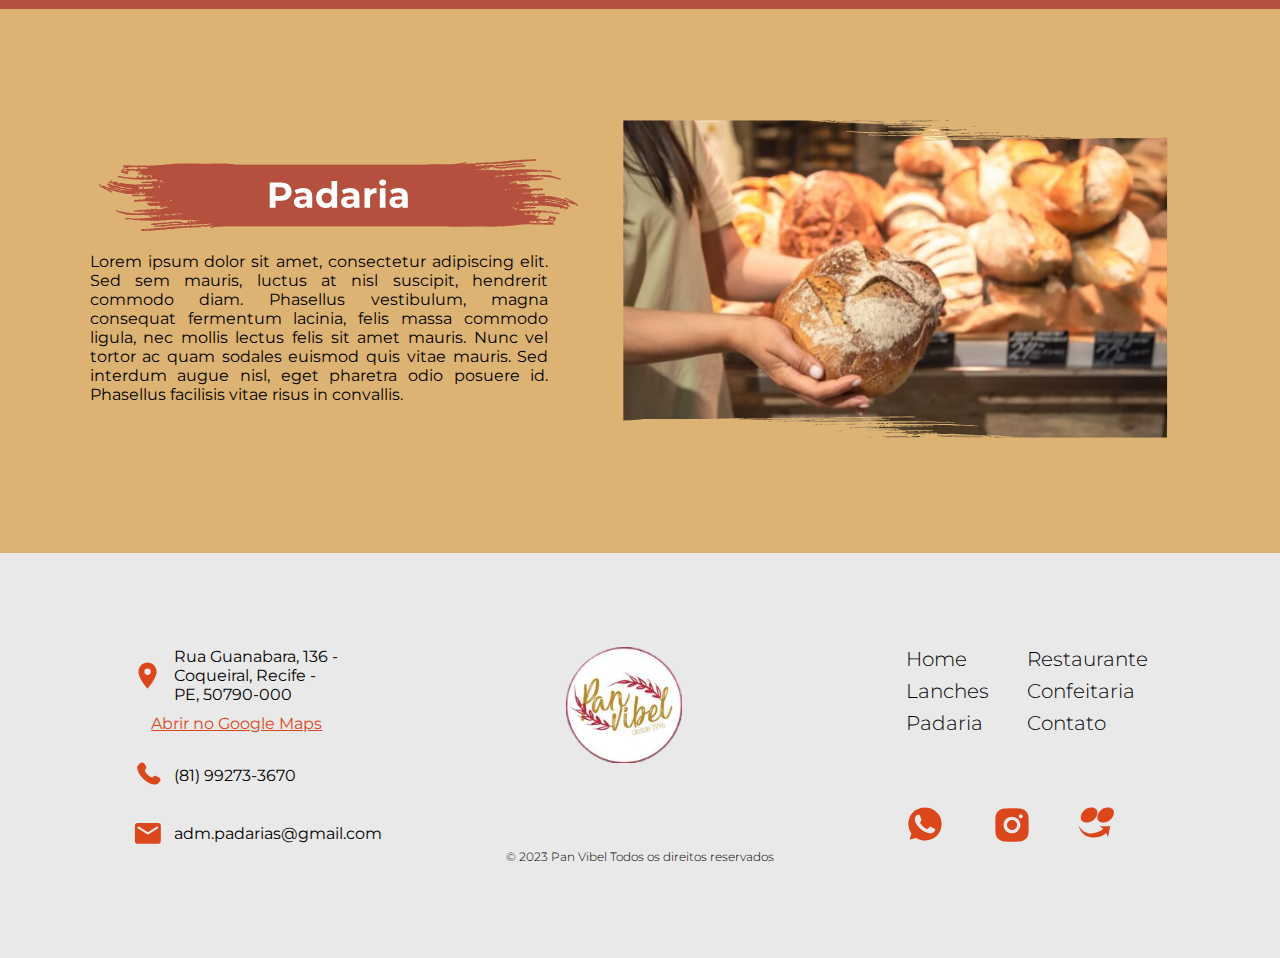
==== commit bc133a5e: "Adicionando interatividade" ====
--- a/index.html
+++ b/index.html
@@ -28,8 +28,48 @@
     </header>
 
     <div class="slider">
-        <div class="slide-img"></div>
-        <div class="fade"></div>
+        <div class="slides">
+
+            <input type="radio" name="radio-btn" id="radio1">
+            <input type="radio" name="radio-btn" id="radio2">
+            <input type="radio" name="radio-btn" id="radio3">
+            <input type="radio" name="radio-btn" id="radio4">
+            <input type="radio" name="radio-btn" id="radio5">
+
+            
+            <div class="slide first">
+                <div class="slide-img img-1"></div>
+                <div class="fade"></div>
+            </div>
+
+            <div class="slide">
+                <div class="slide-img img-2"></div>
+                <div class="fade"></div>
+            </div> 
+
+            <div class="slide">
+                <div class="slide-img img-3"></div>
+                <div class="fade"></div>
+            </div> 
+
+            <div class="slide">
+                <div class="slide-img img-4"></div>
+                <div class="fade"></div>
+            </div> 
+
+            <div class="slide">
+                <div class="slide-img img-5"></div>
+                <div class="fade"></div>
+            </div>  
+        </div>
+
+        <div class="manual-navigation">
+            <label for="radio1" class="manual-btn 1"></label>
+            <label for="radio2" class="manual-btn 2"></label>
+            <label for="radio3" class="manual-btn 3"></label>
+            <label for="radio4" class="manual-btn 4"></label>
+            <label for="radio5" class="manual-btn 5"></label>
+        </div>
     </div>
     <div class="clear"></div>
 
@@ -204,6 +244,8 @@
         </div>
         <p class="copyright">&copy; 2023 Pan Vibel Todos os direitos reservados</p>
     </footer>
+
+    <script src="script.js"></script>
 </body>
 
 </html>--- a/style.css
+++ b/style.css
@@ -105,14 +105,101 @@
     background: linear-gradient(180deg, rgba(60,60,60,0.41228991596638653) 0%, rgba(0,0,0,0.5579481792717087) 100%);
 }
 
+.slider{
+    width: 100%;
+    height: 580px;
+    overflow: hidden;
+}
+
+.slides{
+    width: 500%;
+    height: 400px;
+    display: flex;
+}
+
+.slide{
+    width: 20%;
+    position: relative;
+    transition: 2s;
+}
+
 .slide-img {
     width: 100%;
     height: 580px;
-    background-image: url(imagens/slide-home-1.svg);
     background-position: center;
     background-repeat: no-repeat;
     background-size: cover;
 }
+
+.img-1{
+    background-image: url(imagens/slide-home-1.svg);
+}
+
+.img-2 {
+    background-image: url(imagens/banner-rest.svg);    
+}
+
+.img-3 {
+    background-image: url(imagens/banner-lanches.svg);    
+}
+
+.img-4 {
+    background-image: url(imagens/banner-cofeitaria.svg);    
+}
+
+.img-5 {
+    background-image: url(imagens/banner-padaria.svg);
+}
+
+
+.slides input{
+    display: none;
+}
+
+.manual-navigation{
+    position: absolute;
+    left: 50%;
+    margin-left: -50px;
+    width: 100px;
+    margin-top: 120px;
+    display: flex;
+    justify-content: center;
+}
+.manual-btn{
+    border: 2px solid #DDB374;
+    padding: 5px;
+    border-radius: 10px;
+    cursor: pointer;
+    transition: 0.5s;
+
+}
+.manual-btn:not(:last-child){
+    margin-right: 25px;
+}
+
+.manual-btn:hover{
+    background-color: #DDB374;
+}
+
+#radio1:checked ~ .first{
+    margin-left: 0;
+}
+
+#radio2:checked ~ .first{
+    margin-left: -20%;
+}
+#radio3:checked ~ .first{
+    margin-left: -40%;
+}
+
+#radio4:checked ~ .first{
+    margin-left: -60%;
+}
+
+#radio5:checked ~ .first{
+    margin-left: -80%;
+}
+
 
 /* Section Buffet Info */
 
@@ -498,6 +585,7 @@
     padding-top: 10px;
     font-size: 100%;
     text-align: center;
+    color: #DB471B;
 }
 
 footer .endereco a:visited {
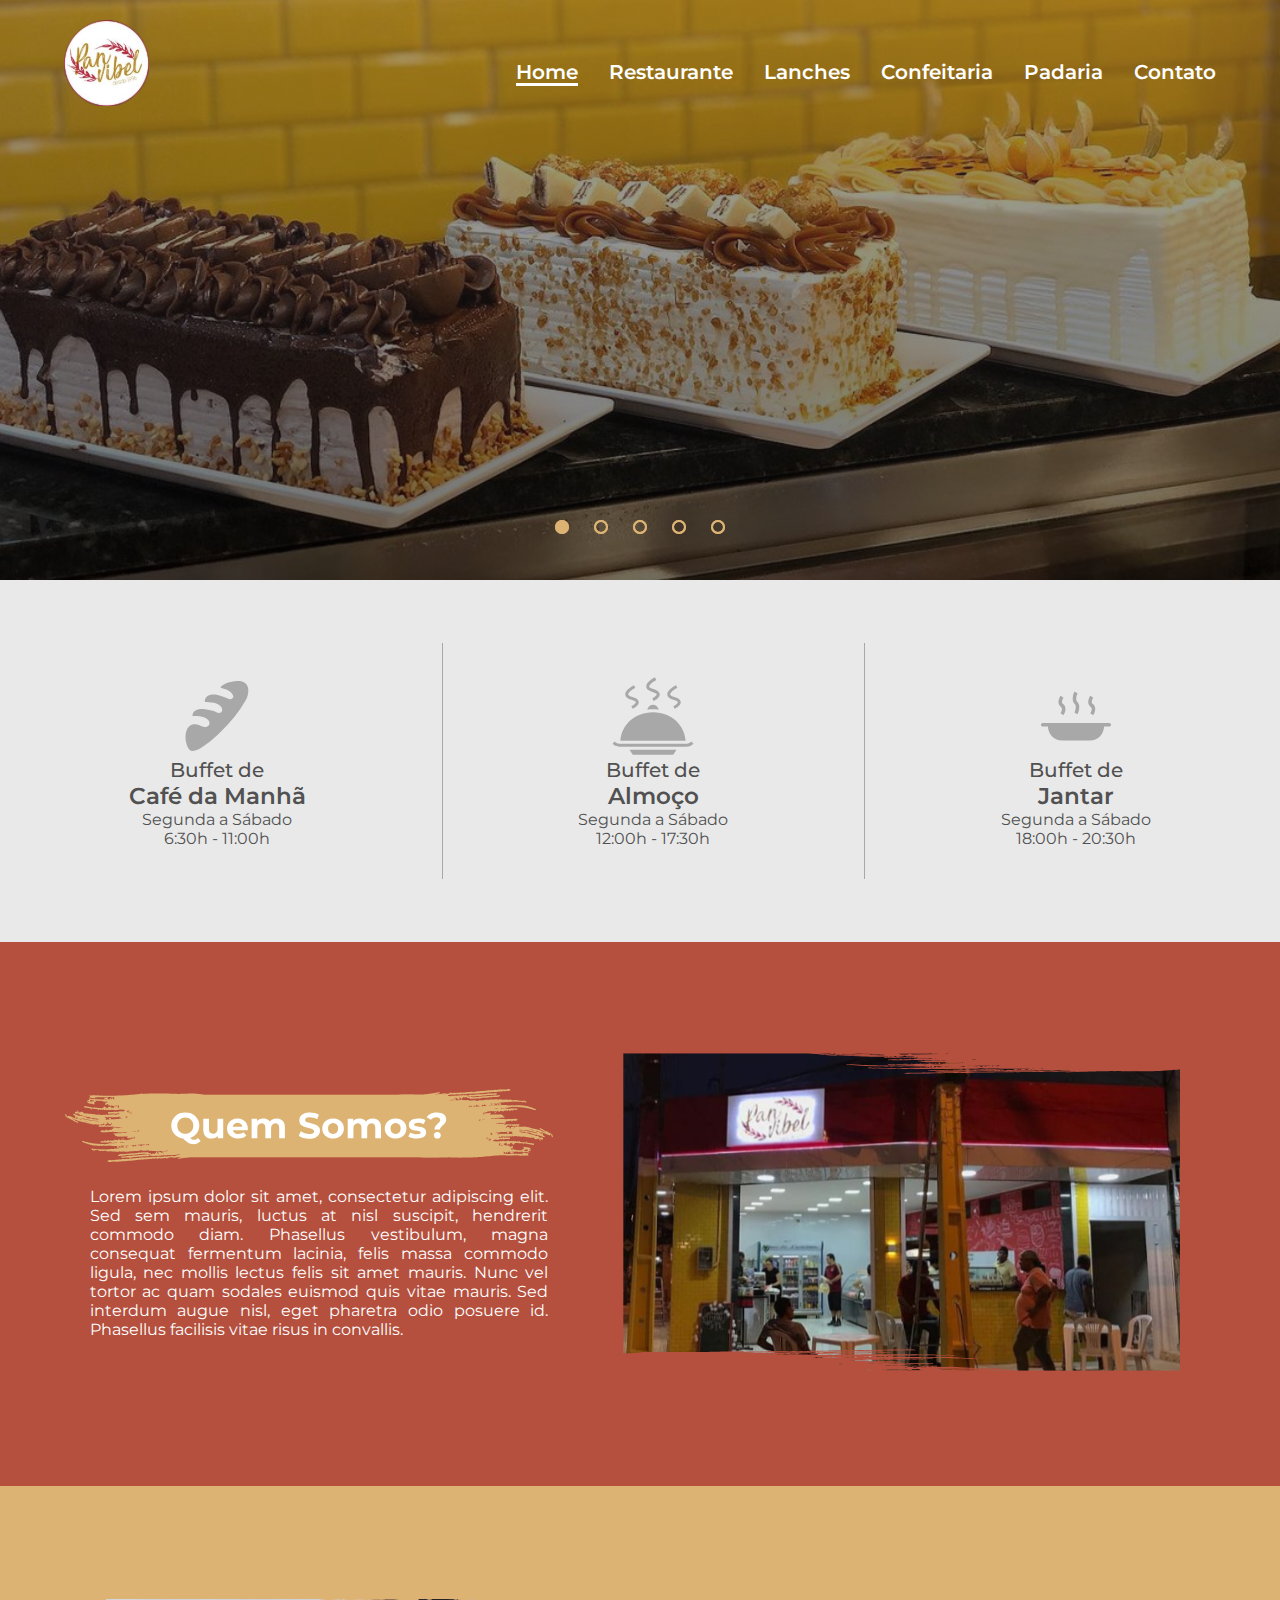
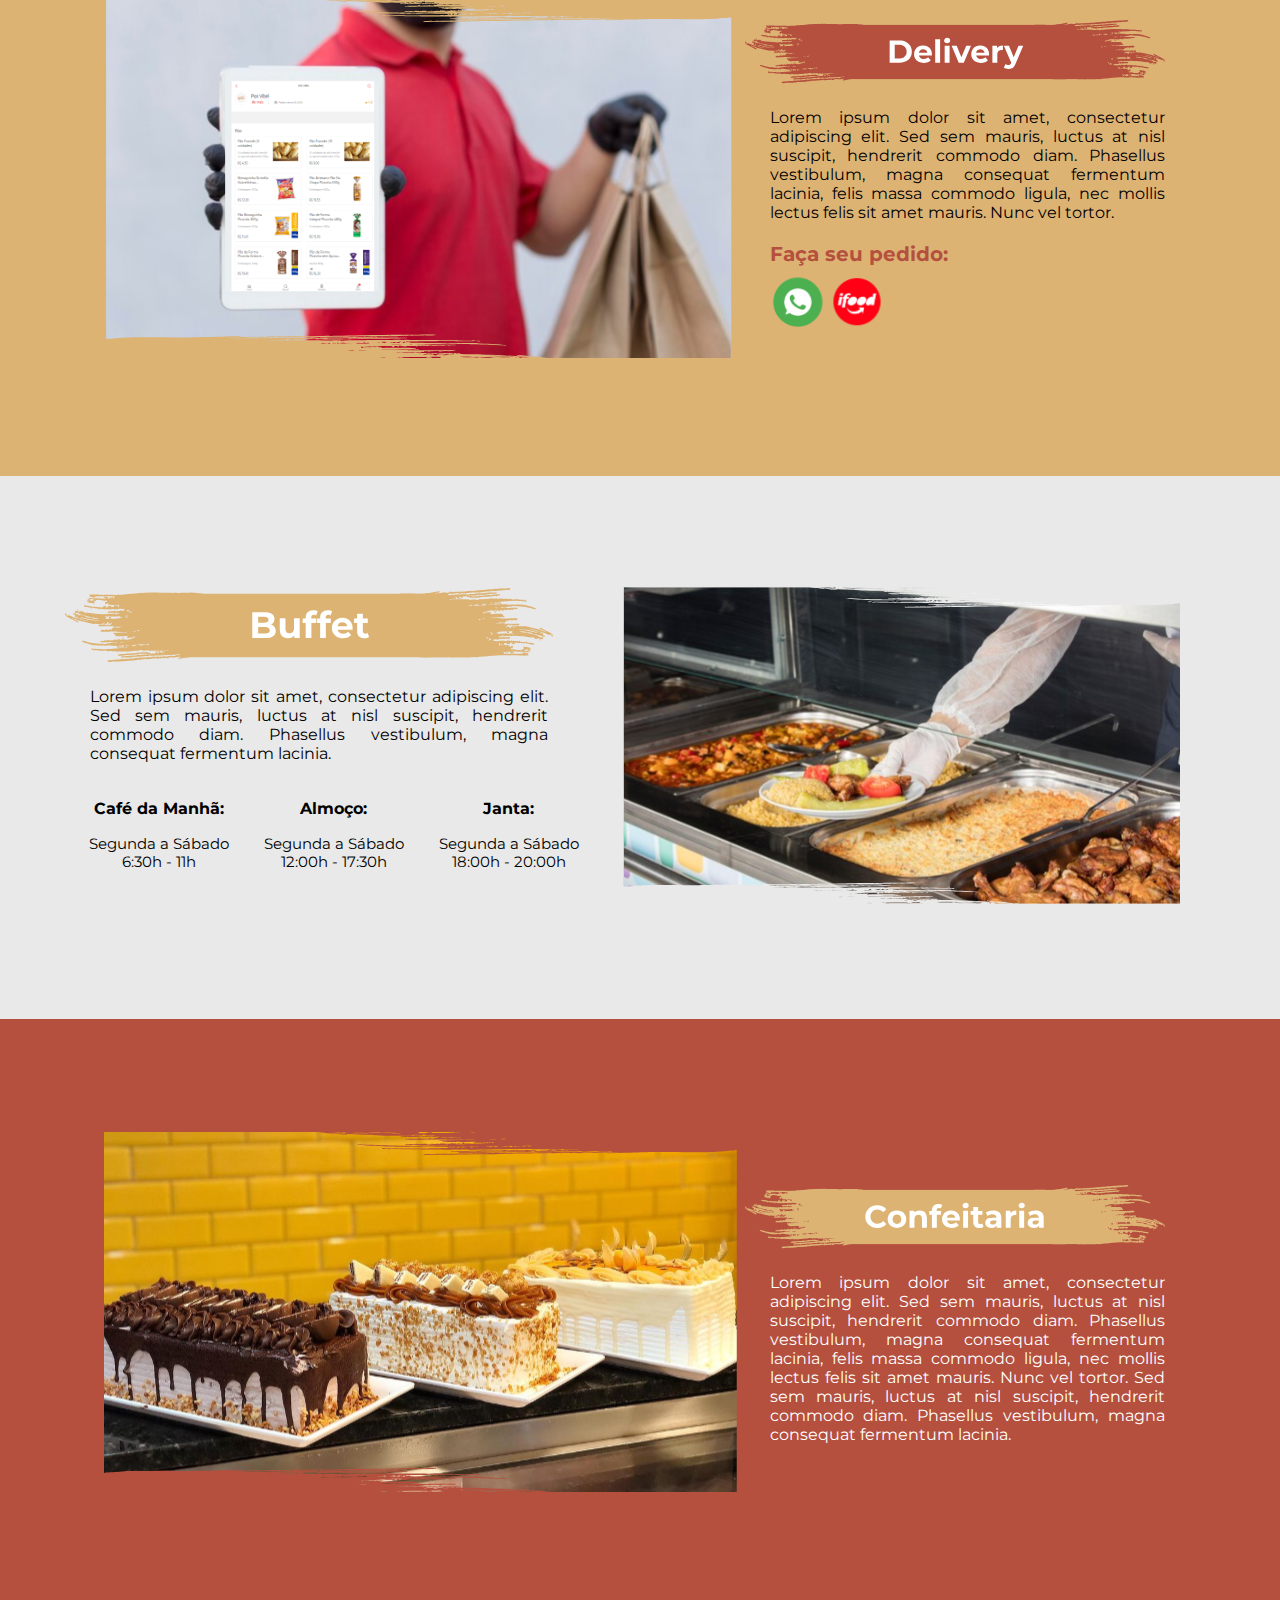
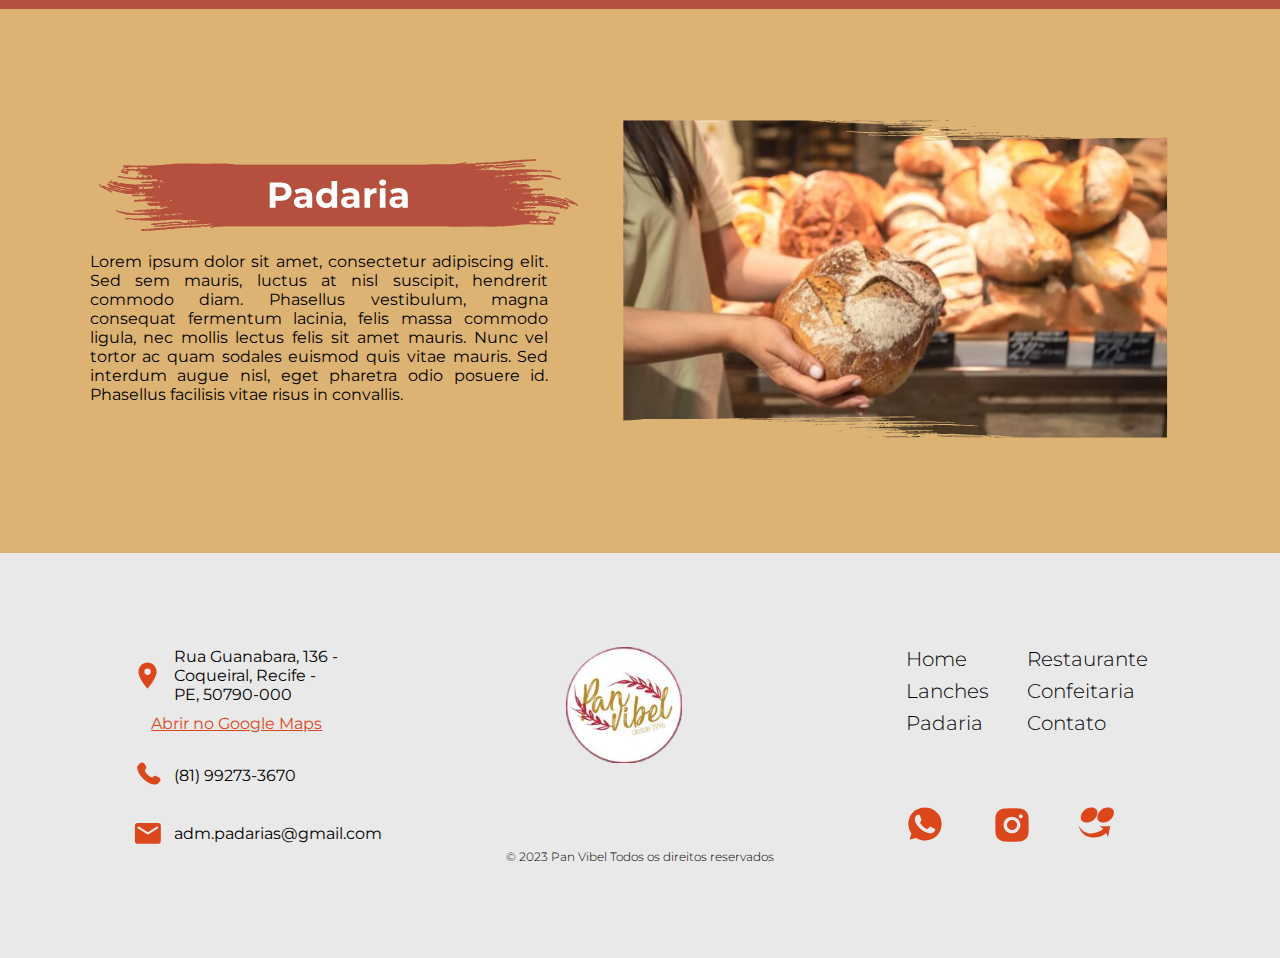
==== commit 007d534a: "carrossel automático" ====
--- a/index.html
+++ b/index.html
@@ -61,6 +61,16 @@
                 <div class="slide-img img-5"></div>
                 <div class="fade"></div>
             </div>  
+
+
+            <div class="navigation-auto">
+                <div class="auto-btn1"></div>
+                <div class="auto-btn2"></div>
+                <div class="auto-btn3"></div>
+                <div class="auto-btn4"></div>
+                <div class="auto-btn5"></div>
+            </div>
+
         </div>
 
         <div class="manual-navigation">
@@ -70,6 +80,7 @@
             <label for="radio4" class="manual-btn 4"></label>
             <label for="radio5" class="manual-btn 5"></label>
         </div>
+        
     </div>
     <div class="clear"></div>
 
--- a/style.css
+++ b/style.css
@@ -117,6 +117,10 @@
     display: flex;
 }
 
+.slides input{
+    display: none;
+}
+
 .slide{
     width: 20%;
     position: relative;
@@ -151,28 +155,24 @@
     background-image: url(imagens/banner-padaria.svg);
 }
 
-
-.slides input{
-    display: none;
-}
-
 .manual-navigation{
     position: absolute;
+    width: 100px;
     left: 50%;
     margin-left: -50px;
-    width: 100px;
     margin-top: 120px;
     display: flex;
     justify-content: center;
 }
+
 .manual-btn{
     border: 2px solid #DDB374;
     padding: 5px;
     border-radius: 10px;
     cursor: pointer;
-    transition: 0.5s;
-
-}
+    transition: .5s;
+}
+
 .manual-btn:not(:last-child){
     margin-right: 25px;
 }
@@ -193,11 +193,41 @@
 }
 
 #radio4:checked ~ .first{
-    margin-left: -60%;
+    margin-left: -60%;  
 }
 
 #radio5:checked ~ .first{
     margin-left: -80%;
+}
+
+.navigation-auto div {
+    border: 2px solid #DDB374;
+    padding: 5px;
+    border-radius: 10px;
+    cursor: pointer;
+    transition: 1s;
+}
+
+.navigation-auto {
+    position: absolute;
+    width: 100px;
+    left: 50%;
+    margin-left: -50px;
+    margin-top: 520px;
+    display: flex;  
+    justify-content: center;
+}
+
+.navigation-auto div:not(:last-child) {
+    margin-right: 25px;
+}
+
+#radio1:checked ~ .navigation-auto .auto-btn1,
+#radio2:checked ~ .navigation-auto .auto-btn2,
+#radio3:checked ~ .navigation-auto .auto-btn3,
+#radio4:checked ~ .navigation-auto .auto-btn4,
+#radio5:checked ~ .navigation-auto .auto-btn5 {
+    background-color: #DDB374;
 }
 
 
